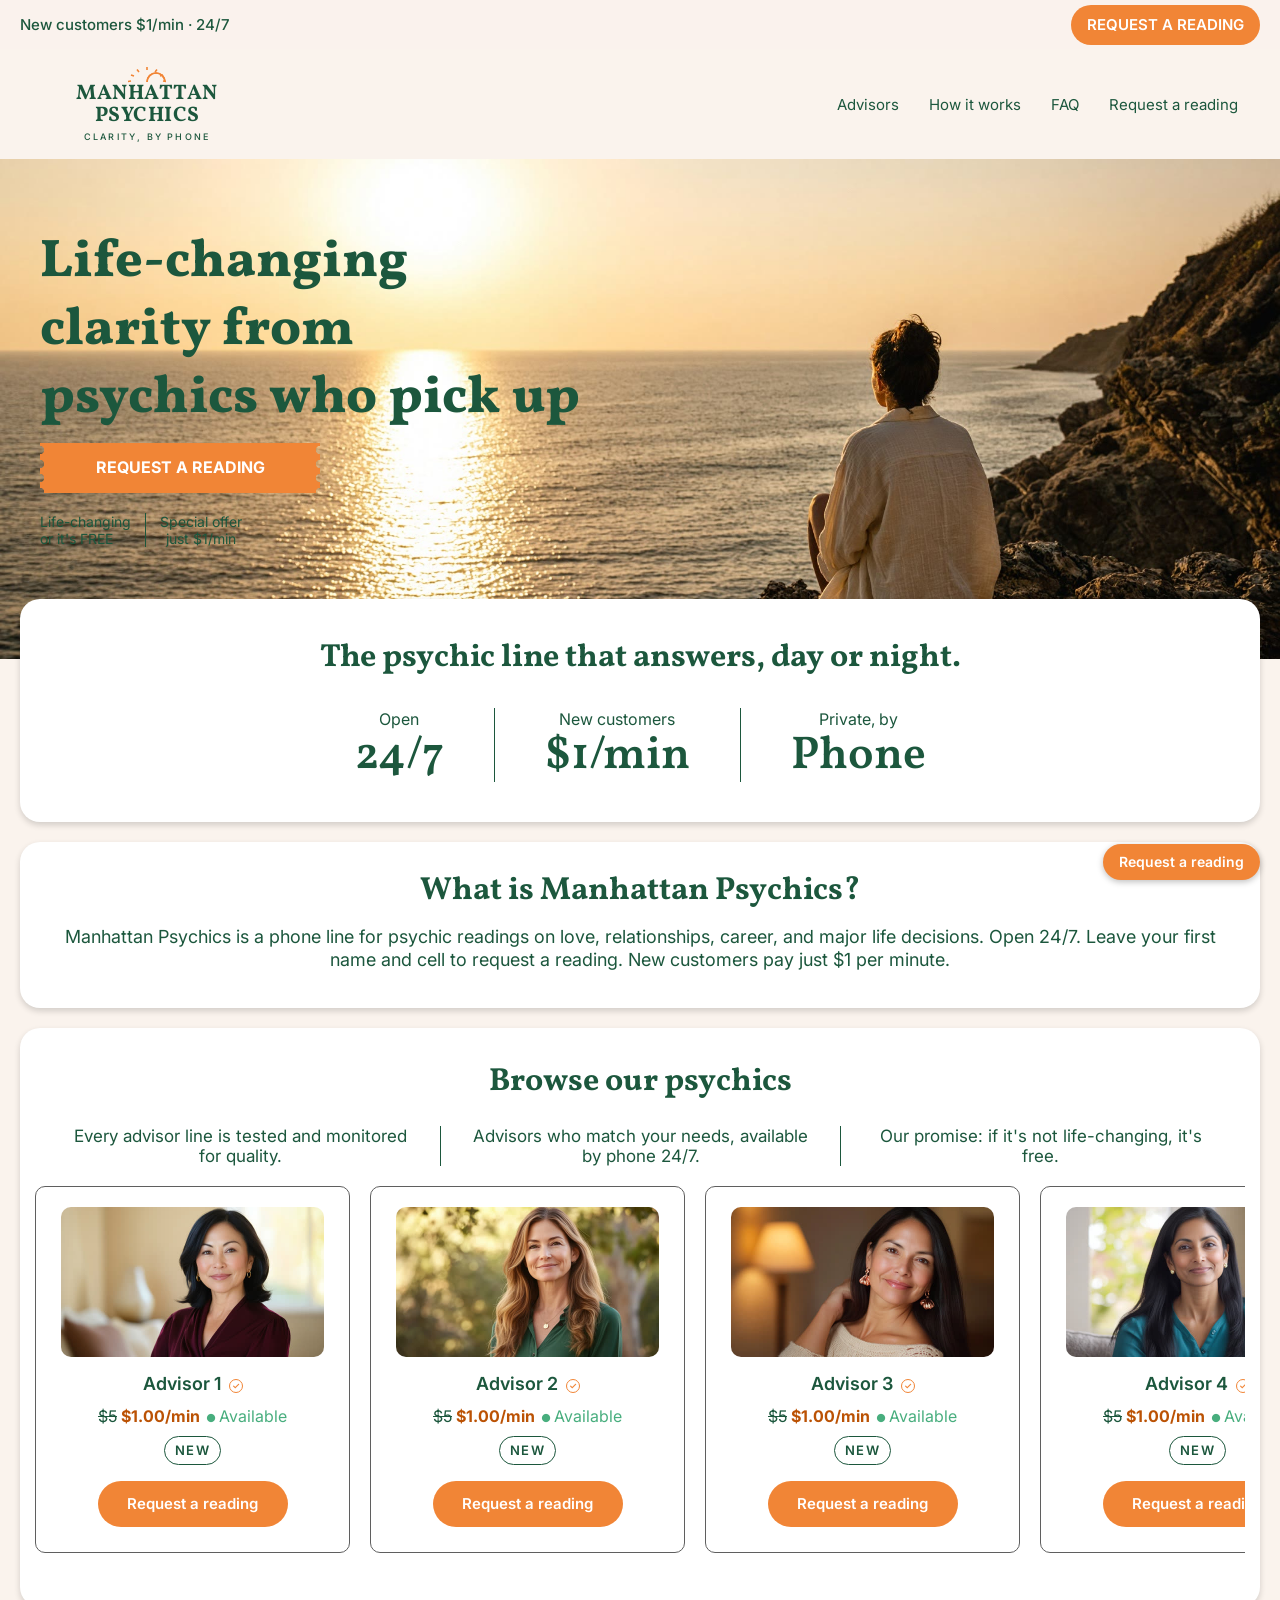
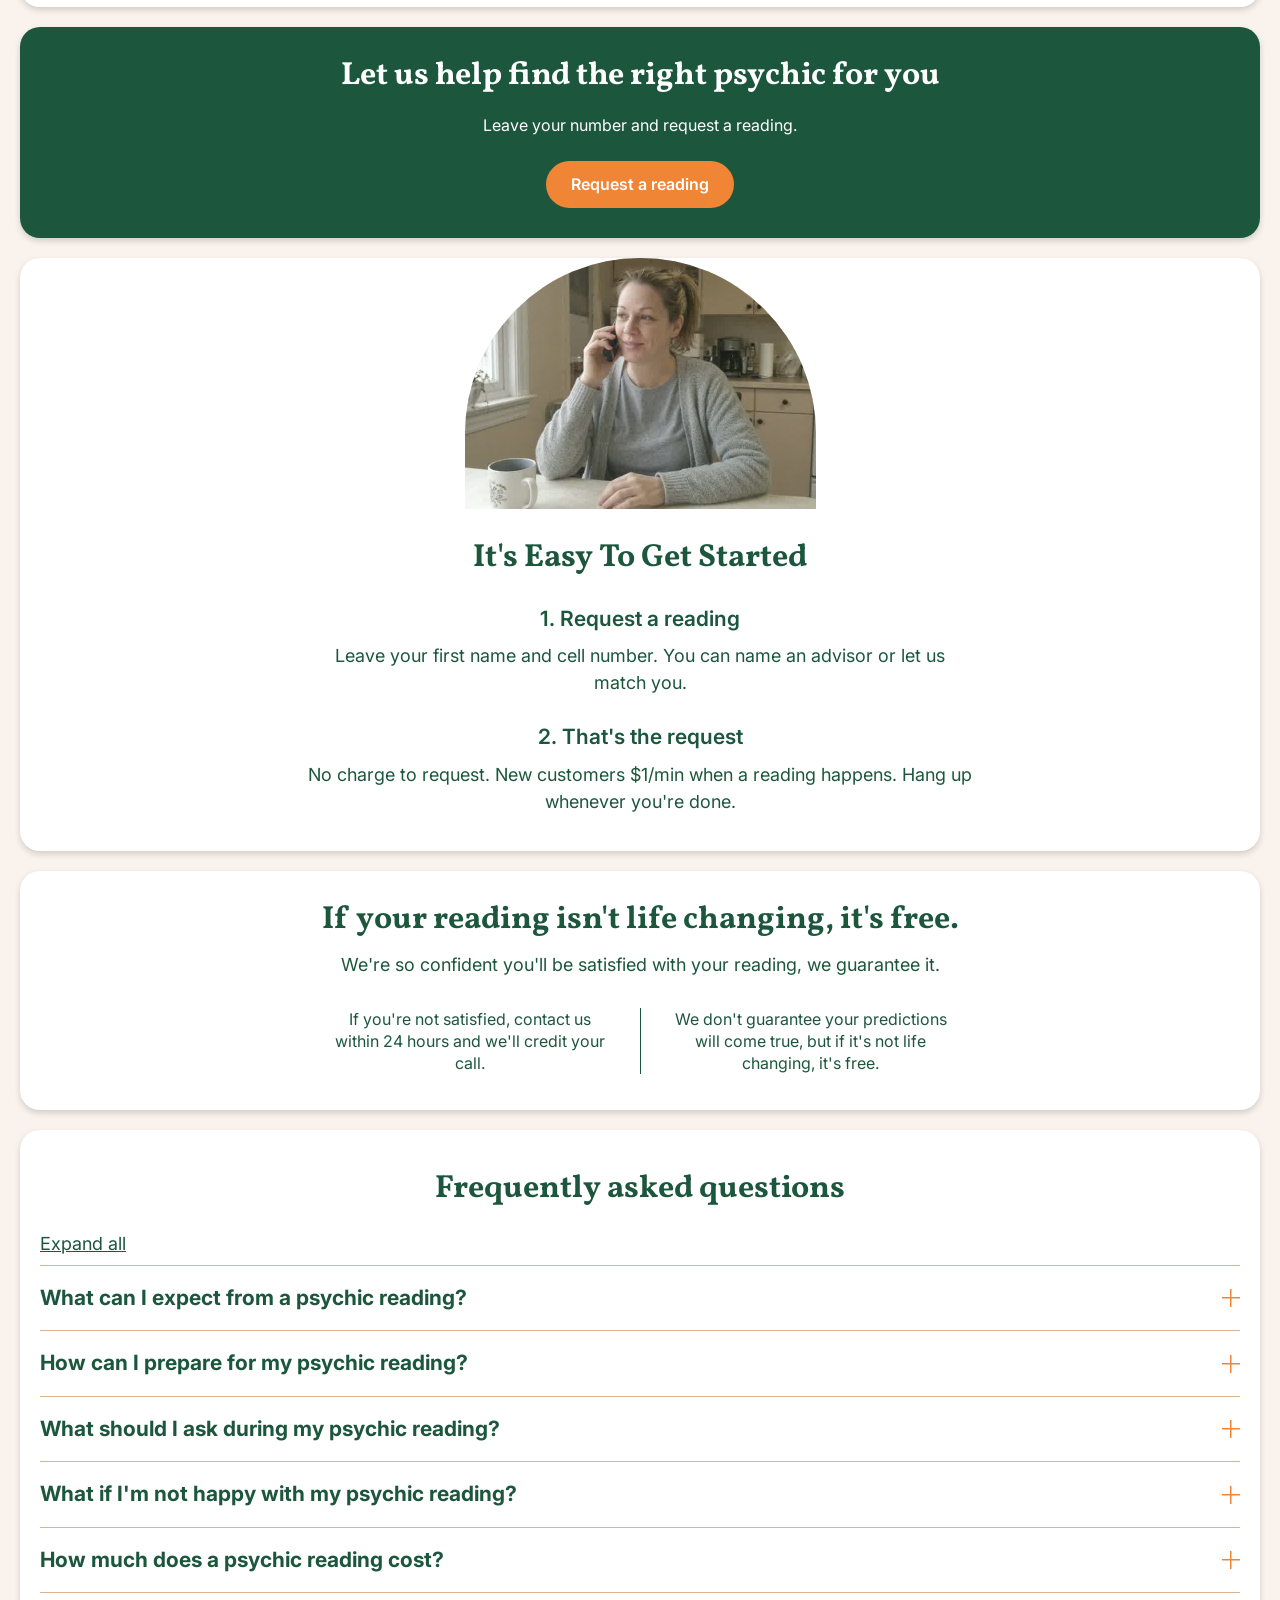
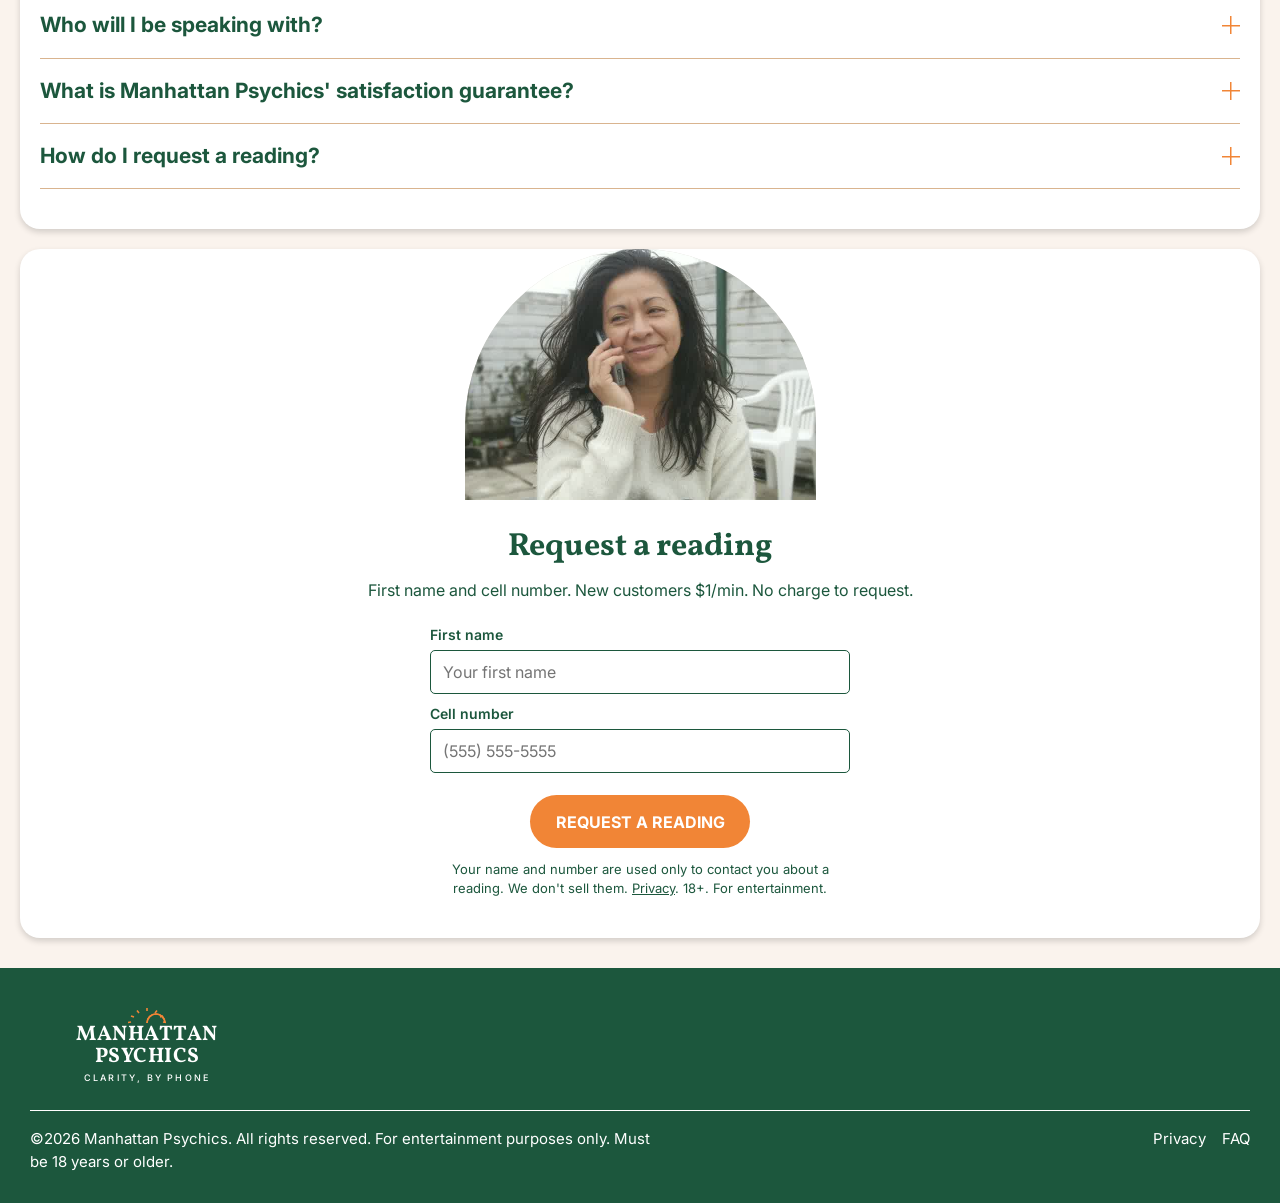
==== index.html @ 3a4210e0 "Full-bleed ocean sunset hero matching California Psychics composition" ====
<!DOCTYPE html>
<html lang="en">
<head>
<meta charset="utf-8">
<meta name="viewport" content="width=device-width, initial-scale=1">
<link rel="icon" href="data:image/svg+xml,%3Csvg xmlns='http://www.w3.org/2000/svg' viewBox='0 0 32 32'%3E%3Crect width='32' height='32' rx='6' fill='%231c573d'/%3E%3Cpath d='M8 22a8 8 0 0 1 16 0' fill='none' stroke='%23f18536' stroke-width='2' stroke-linecap='round'/%3E%3C/svg%3E">
<link rel="preconnect" href="https://fonts.googleapis.com">
<link rel="preconnect" href="https://fonts.gstatic.com" crossorigin>
<link href="https://fonts.googleapis.com/css2?family=Vollkorn:wght@300;400;600;700;800&family=Inter:wght@400;500;600;700&display=swap" rel="stylesheet">
<link rel="stylesheet" href="style.css">
<title>Manhattan Psychics — Psychic readings by phone. New customers $1/min</title>
<meta name="description" content="Manhattan Psychics. Love, relationships, career and life path readings by phone. New customers $1 per minute. Request a reading.">
</head>
<body>
<a id="top"></a>
<div id="util"><div class="in">
  <div class="offer">New customers $1/min · 24/7</div>
  <a class="gs" href="#cb">Request a reading</a>
</div></div>
<div class="page">
<div id="hdr">
  <a class="logo" href="index.html"><svg class="sun" viewBox="0 0 60 16" xmlns="http://www.w3.org/2000/svg"><g stroke="#f18536" stroke-width="1.6" fill="none"><path d="M30 15a9 9 0 0 1 18 0"/><path d="M30 15a9 9 0 0 0-18 0" transform="translate(18 0)"/><path d="M30 3V0M22 5l-2-2.5M38 5l2-2.5M17 9l-3-1M43 9l3-1M14 14l-3 .5M46 14l3 .5"/></g></svg><b>Manhattan Psychics</b><span>Clarity, by phone</span></a>
  <nav><a href="#psy">Advisors</a><a href="#easy">How it works</a><a href="#faq">FAQ</a><a href="#cb">Request a reading</a></nav>
</div>

<div id="hero">
  <div class="photo"><img src="hero-ocean.jpg" alt=""></div>
  <div class="in">
    <h1>Life-changing clarity from psychics who pick up</h1>
    <a class="ticket" href="#cb">Request a reading</a>
    <div class="sub"><div>Life-changing<br>or it's FREE</div><div>Special offer<br>just $1/min</div></div>
  </div>
</div>

<div id="stats" class="card">
  <h2>The psychic line that answers, day or night.</h2>
  <div class="row">
    <div><div class="l">Open</div><div class="n">24/7</div></div>
    <div><div class="l">New customers</div><div class="n">$1/min</div></div>
    <div><div class="l">Private, by</div><div class="n">Phone</div></div>
  </div>
</div>

<div id="about" class="card">
  <h2>What is Manhattan Psychics?</h2>
  <p>Manhattan Psychics is a phone line for psychic readings on love, relationships, career, and major life decisions. Open 24/7. Leave your first name and cell to request a reading. New customers pay just $1 per minute.</p>
</div>

<div id="psy" class="card">
  <h2>Browse our psychics</h2>
  <div class="promises"><div>Every advisor line is tested and monitored for quality.</div><div>Advisors who match your needs, available by phone 24/7.</div><div>Our promise: if it's not life-changing, it's free.</div></div>
  <div class="slider">
    <div class="pc"><div class="img"><img src="advisors/advisor-1.jpg" alt=""></div><div class="name">Advisor 1 <i>✓</i></div><div class="rate"><s>$5</s> <b>$1.00/min</b><span class="av">Available</span></div><div class="new">New</div><a class="btn" href="#cb" data-advisor="Advisor 1">Request a reading</a></div>
    <div class="pc"><div class="img"><img src="advisors/advisor-2.jpg" alt=""></div><div class="name">Advisor 2 <i>✓</i></div><div class="rate"><s>$5</s> <b>$1.00/min</b><span class="av">Available</span></div><div class="new">New</div><a class="btn" href="#cb" data-advisor="Advisor 2">Request a reading</a></div>
    <div class="pc"><div class="img"><img src="advisors/advisor-3.jpg" alt=""></div><div class="name">Advisor 3 <i>✓</i></div><div class="rate"><s>$5</s> <b>$1.00/min</b><span class="av">Available</span></div><div class="new">New</div><a class="btn" href="#cb" data-advisor="Advisor 3">Request a reading</a></div>
    <div class="pc"><div class="img"><img src="advisors/advisor-4.jpg" alt=""></div><div class="name">Advisor 4 <i>✓</i></div><div class="rate"><s>$5</s> <b>$1.00/min</b><span class="av">Available</span></div><div class="new">New</div><a class="btn" href="#cb" data-advisor="Advisor 4">Request a reading</a></div>
    <div class="pc"><div class="img"><img src="advisors/advisor-5.jpg" alt=""></div><div class="name">Advisor 5 <i>✓</i></div><div class="rate"><s>$5</s> <b>$1.00/min</b><span class="av">Available</span></div><div class="new">New</div><a class="btn" href="#cb" data-advisor="Advisor 5">Request a reading</a></div>
    <div class="pc"><div class="img"><img src="advisors/advisor-6.jpg" alt=""></div><div class="name">Advisor 6 <i>✓</i></div><div class="rate"><s>$5</s> <b>$1.00/min</b><span class="av">Available</span></div><div class="new">New</div><a class="btn" href="#cb" data-advisor="Advisor 6">Request a reading</a></div>
  </div>
</div>

<div id="match" class="card">
  <h2>Let us help find the right psychic for you</h2>
  <p>Leave your number and request a reading.</p>
  <a class="pill" href="#cb">Request a reading</a>
</div>

<div id="easy" class="card">
  <div class="dome"><img src="domes/easy.jpg" alt=""></div>
  <h2>It's Easy To Get Started</h2>
  <div class="steps">
    <div class="step"><h3>1. Request a reading</h3><p>Leave your first name and cell number. You can name an advisor or let us match you.</p></div>
    <div class="step"><h3>2. That's the request</h3><p>No charge to request. New customers $1/min when a reading happens. Hang up whenever you're done.</p></div>
  </div>
</div>

<div id="guar" class="card">
  <h2>If your reading isn't life changing, it's free.</h2>
  <div class="sub">We're so confident you'll be satisfied with your reading, we guarantee it.</div>
  <div class="cols">
    <div>If you're not satisfied, contact us within 24 hours and we'll credit your call.</div>
    <div>We don't guarantee your predictions will come true, but if it's not life changing, it's free.</div>
  </div>
</div>

<div id="faq" class="card">
  <h2>Frequently asked questions</h2>
  <span class="exp" id="expand">Expand all</span>
  <details><summary>What can I expect from a psychic reading?</summary><div class="a">A private phone reading. Ask about a relationship, a decision, a feeling you can't shake. You'll get direct answers.</div></details>
  <details><summary>How can I prepare for my psychic reading?</summary><div class="a">Find a quiet spot and have one or two specific questions ready. Specific questions get specific answers.</div></details>
  <details><summary>What should I ask during my psychic reading?</summary><div class="a">Anything on your mind: an ex, a new relationship, a job, a move, family, money.</div></details>
  <details><summary>What if I'm not happy with my psychic reading?</summary><div class="a">Contact us within 24 hours and we'll credit the call. That's our Life-Changing or FREE Guarantee.</div></details>
  <details><summary>How much does a psychic reading cost?</summary><div class="a">New customers pay $1.00 per minute. You're billed by the minute, so you only pay for the time you use. Standard rates apply after your introductory call.</div></details>
  <details><summary>Who will I be speaking with?</summary><div class="a">A professional psychic advisor. Your reading is private and never shared.</div></details>
  <details><summary>What is Manhattan Psychics' satisfaction guarantee?</summary><div class="a">If your reading isn't life changing, it's free. Contact us within 24 hours of the call.</div></details>
  <details><summary>How do I request a reading?</summary><div class="a">Leave your first name and cell number. That's the request. No charge to request.</div></details>
</div>

<div id="cb" class="card">
  <div class="dome"><img src="domes/cb.jpg" alt=""></div>
  <h2>Request a reading</h2>
  <p>First name and cell number. New customers $1/min. No charge to request.</p>
  <form id="cbform" action="https://formsubmit.co/simon@legacypointads.com" method="POST" novalidate>
    <input type="hidden" name="_next" value="https://legacypoint-web.github.io/manhattan-psychics/thank-you.html">
    <input type="hidden" name="_subject" value="Manhattan Psychics reading request">
    <input type="hidden" name="_captcha" value="false">
    <input type="hidden" name="_template" value="table">
    <input type="hidden" name="advisor" id="advisor-field" value="none selected">
    <input type="text" name="_honey" tabindex="-1" autocomplete="off" aria-hidden="true" style="position:absolute;left:-9999px;height:0;width:0">
    <label for="fname">First name</label>
    <input type="text" id="fname" name="name" autocomplete="given-name" placeholder="Your first name">
    <label for="fphone">Cell number</label>
    <input type="tel" id="fphone" name="phone" autocomplete="tel" inputmode="tel" placeholder="(555) 555-5555">
    <p class="picked" id="picked" hidden></p>
    <p class="err" id="form-err" hidden></p>
    <button class="pill" type="submit">Request a reading</button>
    <p class="fine">Your name and number are used only to contact you about a reading. We don't sell them. <a href="privacy.html" style="color:inherit;text-decoration:underline">Privacy</a>. 18+. For entertainment.</p>
  </form>
</div>
</div>

<footer><div class="in">
  <div class="flogo"><svg class="sun" viewBox="0 0 60 16" xmlns="http://www.w3.org/2000/svg"><g stroke="#f18536" stroke-width="1.6" fill="none"><path d="M30 15a9 9 0 0 1 18 0"/><path d="M30 15a9 9 0 0 0-18 0" transform="translate(18 0)"/><path d="M30 3V0M22 5l-2-2.5M38 5l2-2.5M17 9l-3-1M43 9l3-1M14 14l-3 .5M46 14l3 .5"/></g></svg><b>Manhattan Psychics</b><span>Clarity, by phone</span></div>
  <div class="legal"><div class="l">&copy;2026 Manhattan Psychics. All rights reserved. For entertainment purposes only. Must be 18 years or older.</div><div class="r"><a href="privacy.html">Privacy</a><a href="#faq">FAQ</a></div></div>
</div></footer>
<a id="help" href="#cb">Request a reading</a>
<div id="mbar"><div class="p"><b>Request a reading</b>New customers $1/min</div><a class="pill" href="#cb">Request</a></div>
<script>
(function(){
  var form=document.getElementById('cbform');
  var err=document.getElementById('form-err');
  var picked=document.getElementById('picked');
  var advisor=document.getElementById('advisor-field');
  document.querySelectorAll('[data-advisor]').forEach(function(el){
    el.addEventListener('click',function(){
      advisor.value=el.getAttribute('data-advisor')||'none selected';
      picked.hidden=false;
      picked.textContent='Requested advisor: '+advisor.value;
    });
  });
  form.addEventListener('submit',function(e){
    var name=(document.getElementById('fname').value||'').trim();
    var phone=(document.getElementById('fphone').value||'').replace(/\D/g,'');
    if(name.length<2){e.preventDefault();err.hidden=false;err.textContent='Enter your first name.';return;}
    if(!(phone.length===10||(phone.length===11&&phone.charAt(0)==='1'))){e.preventDefault();err.hidden=false;err.textContent='Enter a 10-digit US cell number.';return;}
    err.hidden=true;
  });
  document.getElementById('expand').addEventListener('click',function(){
    var d=document.querySelectorAll('#faq details');
    var open=[].some.call(d,function(x){return !x.open});
    d.forEach(function(x){x.open=open});
    this.textContent=open?'Collapse all':'Expand all';
  });
})();
</script>
</body>
</html>
---- style.css ----
/* Manhattan Psychics — intent lander */
:root{--g:#1c573d;--o:#f18536;--od:#bb5204;--gl:#48ae7e;--cream:#faf3ed;--cream2:#faf2ed;--bd:#5f5f5f;--sh:0 3px 6px rgba(0,0,0,.16)}
*{box-sizing:border-box}
html{scroll-behavior:smooth;-webkit-font-smoothing:antialiased}
body{margin:0;background:var(--cream);font-family:Inter,sans-serif,system-ui;font-size:16px;color:#000;line-height:1.45}
a{color:var(--g);text-decoration:none}
h1,h2,h3{font-family:Vollkorn,serif,system-ui;color:var(--g);margin:0;text-wrap:balance}
h2{font-size:32px;font-weight:700;line-height:39px}
p{margin:0;text-wrap:pretty}
.page{max-width:1280px;margin:0 auto}
.card{background:#fff;border-radius:20px;box-shadow:var(--sh);margin:0 20px}
.pill{display:inline-flex;align-items:center;justify-content:center;background:var(--o);color:#fff;border-radius:40px;font-weight:600;font-size:16px;text-decoration:none;border:0;cursor:pointer;font-family:inherit}
.pill:hover{background:#e0762a;color:#fff}
.ticket{display:inline-flex;align-items:center;justify-content:center;background:var(--o);color:#fff;font-weight:700;text-transform:uppercase;text-decoration:none;-webkit-mask:radial-gradient(circle at 0 50%,transparent 4px,#000 4.5px) 0 0/50% 14px repeat-y,radial-gradient(circle at 100% 50%,transparent 4px,#000 4.5px) 100% 0/50% 14px repeat-y;mask:radial-gradient(circle at 0 50%,transparent 4px,#000 4.5px) 0 0/50% 14px repeat-y,radial-gradient(circle at 100% 50%,transparent 4px,#000 4.5px) 100% 0/50% 14px repeat-y}
.ticket:hover{background:#e0762a;color:#fff}
button:not(:disabled),[role="button"]:not(:disabled){cursor:pointer}

#util{background:var(--cream2);height:49px}
#util .in{max-width:1280px;margin:0 auto;padding:0 20px;height:49px;display:flex;align-items:center;justify-content:space-between;gap:16px}
#util .offer{font-size:15px;color:var(--g);font-weight:500}
#util .gs{background:var(--o);color:#fff;border-radius:20px;height:40px;padding:0 16px;display:inline-flex;align-items:center;font-size:15px;font-weight:600;text-transform:uppercase;white-space:nowrap}

#hdr{max-width:1280px;margin:0 auto;padding:18px 30px 16px;display:flex;align-items:center;justify-content:space-between;gap:20px}
#hdr nav{display:flex;flex-wrap:wrap;justify-content:flex-end;gap:4px 6px}
#hdr nav a{display:inline-flex;align-items:center;height:44px;padding:0 12px;font-size:15px;color:var(--g)}
#hdr nav a:hover{text-decoration:underline}
#hdr .logo{width:234px;text-align:center;text-decoration:none;flex:none}
#hdr .logo .sun,.flogo .sun{display:block;height:16px;margin:0 auto}
#hdr .logo b,.flogo b{display:block;font-family:Vollkorn,serif;font-weight:700;font-size:21px;line-height:22px;color:var(--g);letter-spacing:.5px;text-transform:uppercase}
#hdr .logo span,.flogo span{display:block;font-size:9px;letter-spacing:2.2px;color:var(--g);text-transform:uppercase;margin-top:3px;font-weight:500}

#hero{height:500px;position:relative;overflow:hidden;background:#d9c4a0;width:100vw;max-width:100vw;margin-left:calc(50% - 50vw)}
#hero .photo{position:absolute;inset:0;width:100%;height:100%;overflow:hidden}
#hero .photo img{width:100%;height:100%;object-fit:cover;object-position:80% 40%;display:block}
#hero:after{display:none}
#hero .in{position:absolute;left:max(40px,calc(50vw - 620px));top:70px;width:640px;z-index:2}
#hero h1{font-size:53px;font-weight:800;line-height:1.28;color:var(--g)}
#hero .ticket{margin-top:10px;width:280px;height:50px;font-size:16px}
#hero .sub{display:flex;margin-top:20px;font-size:14px;line-height:17px;color:var(--g)}
#hero .sub div{padding:0 14px;border-left:1px solid var(--g);text-align:center}
#hero .sub div:first-child{border:0;padding-left:0;text-align:left}

#stats{margin-top:-60px;position:relative;z-index:2;padding:40px;text-align:center}
#stats .row{display:flex;justify-content:center;margin-top:30px}
#stats .row>div{padding:0 50px;border-left:1px solid var(--g)}
#stats .row>div:first-child{border:0}
#stats .l{font-size:16px;color:var(--g)}
#stats .n{font-family:Vollkorn,serif;font-size:46px;font-weight:600;color:var(--g);line-height:1.1}

#about{margin-top:20px;padding:30px 0 36px;text-align:center}
#about p{font-size:18px;line-height:23.4px;color:var(--g);padding:0 20px;margin-top:14px}
#about p b{font-weight:700}

#psy{margin-top:20px;padding:35px 15px 40px;text-align:center}
#psy .promises{display:flex;justify-content:center;margin-top:24px}
#psy .promises div{font-size:17px;color:var(--g);padding:0 24px;border-left:1px solid var(--g);max-width:400px;line-height:20px}
#psy .promises div:first-child{border:0}
#psy .slider{display:flex;gap:20px;overflow-x:auto;margin-top:20px;padding:0 0 14px;scrollbar-width:none}
#psy .slider::-webkit-scrollbar{display:none}
.pc{flex:0 0 315px;width:315px;border:1px solid var(--bd);border-radius:10px;padding:20px 20px 25px;text-align:center;background:#fff}
.pc .img{width:263px;height:150px;border-radius:10px;background:#e4e6eb;overflow:hidden;margin:0 auto}.pc .img img{width:100%;height:100%;object-fit:cover;display:block}
.pc .name{font-size:18px;font-weight:600;color:var(--g);margin-top:14px}
.pc .name i{display:inline-block;width:14px;height:14px;border:1.5px solid var(--o);border-radius:50%;font-style:normal;font-size:9px;line-height:11px;color:var(--o);margin-left:4px;vertical-align:1px}
.pc .rate{margin-top:8px;font-size:16px}
.pc .rate s{color:var(--g)}
.pc .rate b{color:var(--od);font-weight:700}
.pc .rate .av{color:var(--gl);margin-left:6px}
.pc .rate .av::before{content:"● ";font-size:11px}
.pc .new{display:inline-block;margin-top:8px;font-size:13px;font-weight:600;letter-spacing:.08em;text-transform:uppercase;color:var(--g);border:1px solid var(--g);border-radius:999px;padding:4px 10px}
.pc .btn{display:flex;align-items:center;justify-content:center;width:190px;height:46px;border-radius:30px;margin:16px auto 0;font-size:15px;font-weight:600;color:#fff;background:var(--o);border:0;cursor:pointer;font-family:inherit}
.pc .btn:hover{background:#e0762a;color:#fff}

#match{background:var(--g);color:#fff;text-align:center;padding:30px 20px;margin:20px 20px 0}
#match h2{color:#fff}
#match p{font-size:16px;margin-top:18px}
#match .pill{margin-top:24px;height:47px;padding:0 25px}

#easy{margin:20px 20px;padding:25px 30px 36px;text-align:center}
.dome{width:351px;height:251px;margin:-25px auto 0;border-radius:176px 176px 0 0;background:#dcd8d2;overflow:hidden}.dome img{width:100%;height:100%;object-fit:cover;object-position:center 18%;display:block}
#easy h2{margin-top:30px}
#easy .steps{max-width:700px;margin:24px auto 0}
#easy .step{margin-top:26px}
#easy .step h3{font-family:Inter,sans-serif;font-size:21px;font-weight:600;color:var(--g)}
#easy .step p{font-size:18px;line-height:27px;color:var(--g);margin-top:8px}

#guar{padding:30px 20px 36px;text-align:center}
#guar .sub{font-size:18px;color:var(--g);margin-top:12px}
#guar .cols{display:flex;justify-content:center;margin-top:30px}
#guar .cols div{width:340px;padding:0 30px;border-left:1px solid var(--g);font-size:16px;line-height:22px;color:var(--g)}
#guar .cols div:first-child{border:0}

#faq{margin:20px 20px 0;padding:40px 20px}
#faq h2{text-align:center}
#faq .exp{display:inline-block;font-size:18px;color:var(--g);text-decoration:underline;margin-top:22px;cursor:pointer}
#faq details{border-bottom:1px solid #d9b48f}
#faq details:first-of-type{border-top:1px solid #d9b48f;margin-top:8px}
#faq summary{list-style:none;display:flex;justify-content:space-between;align-items:center;cursor:pointer;padding:17px 0;font-size:21px;font-weight:700;color:var(--g);gap:16px}
#faq summary::-webkit-details-marker{display:none}
#faq summary::after{content:"";width:18px;height:18px;flex:none;background:linear-gradient(var(--o),var(--o)) center/100% 1.5px no-repeat,linear-gradient(var(--o),var(--o)) center/1.5px 100% no-repeat}
#faq details[open] summary::after{background:linear-gradient(var(--o),var(--o)) center/100% 1.5px no-repeat}
#faq .a{font-size:16px;line-height:24px;color:var(--g);padding:0 0 18px;max-width:1000px}

#cb{margin:20px 20px 30px;padding:25px 30px 40px;text-align:center}
#cb h2{margin-top:28px}
#cb p{font-size:16px;color:var(--g);margin-top:12px}
#cb form{max-width:420px;margin:22px auto 0;text-align:left}
#cb label{display:block;font-size:14px;font-weight:600;color:var(--g);margin:10px 0 5px}
#cb input[type=text],#cb input[type=tel]{width:100%;height:44px;border:1px solid var(--g);border-radius:5px;padding:0 12px;font-size:16px;font-family:inherit;background:#fff;color:#000}
#cb .pill{display:flex;width:220px;height:53px;margin:22px auto 0;font-size:16px;font-weight:700;text-transform:uppercase}
#cb .fine{font-size:13px;color:var(--g);margin-top:12px;text-align:center}
#cb .err{color:#9b1c1c;font-size:14px;margin-top:10px;text-align:center}
#cb .picked{font-size:14px;color:var(--g);margin-top:8px}

#ty,#legal{margin:30px 20px;padding:45px 24px;text-align:center}
#ty h1,#legal h1{font-size:40px;font-weight:800;line-height:1.2}
#ty p,#legal p{font-size:18px;color:var(--g);margin:14px auto 0;max-width:600px;line-height:26px}
#legal{text-align:left}
#legal h1{text-align:center}
#legal p{text-align:left}

footer{background:var(--g);color:#fff;padding:40px 30px 30px}
footer .in{max-width:1220px;margin:0 auto}
footer a{color:#fff}
footer a:hover{text-decoration:underline}
.flogo{width:234px;text-align:center;color:#fff}
.flogo b,.flogo span{color:#fff}
footer .legal{border-top:1px solid #fff;margin-top:26px;padding-top:16px;display:flex;justify-content:space-between;gap:20px;font-size:15px;line-height:23px}
footer .legal .l{max-width:640px}
footer .legal .r{display:flex;gap:16px;flex-wrap:wrap}

#help{position:fixed;right:20px;bottom:20px;background:var(--o);color:#fff;border-radius:22px;padding:10px 16px;font-size:14px;font-weight:600;line-height:16px;display:flex;align-items:center;box-shadow:0 2px 6px rgba(0,0,0,.25);z-index:60;text-decoration:none}
#mbar{display:none}

@media(max-width:1000px){
  #util .offer{font-size:13px}
  #util .gs{height:34px;font-size:12px}
  #hdr{padding:14px 20px 10px;flex-direction:column;text-align:center}
  #hdr nav{justify-content:center}
  #hero{height:380px;width:100vw;margin-left:calc(50% - 50vw)}
  #hero .photo{display:block}
  #hero .in{left:20px;right:20px;top:36px;width:auto}
  #hero h1{font-size:32px;line-height:40px}
  #hero .ticket{width:240px}
  #stats{padding:30px 20px}
  #stats .row{flex-direction:column;gap:18px}
  #stats .row>div{border:0;padding:0}
  #psy .promises{display:none}
  #guar .cols{flex-direction:column;align-items:center;gap:30px}
  #guar .cols div{border:0;width:auto}
  #faq summary{font-size:17px}
  .dome{width:min(351px,100%);height:200px}
  footer .legal{flex-direction:column}
  #help{display:none}
  #mbar{display:flex;position:fixed;left:0;right:0;bottom:0;z-index:50;background:#fff;border-top:1px solid #ddd;padding:10px 16px;align-items:center;justify-content:space-between;gap:10px;box-shadow:0 -2px 10px rgba(0,0,0,.08)}
  #mbar .p{font-size:13px;line-height:1.2;color:#000}
  #mbar .p b{display:block;color:var(--g);font-size:15px}
  #mbar .pill{height:44px;padding:0 18px;text-transform:uppercase;white-space:nowrap;color:#fff}
  body{padding-bottom:72px}
}
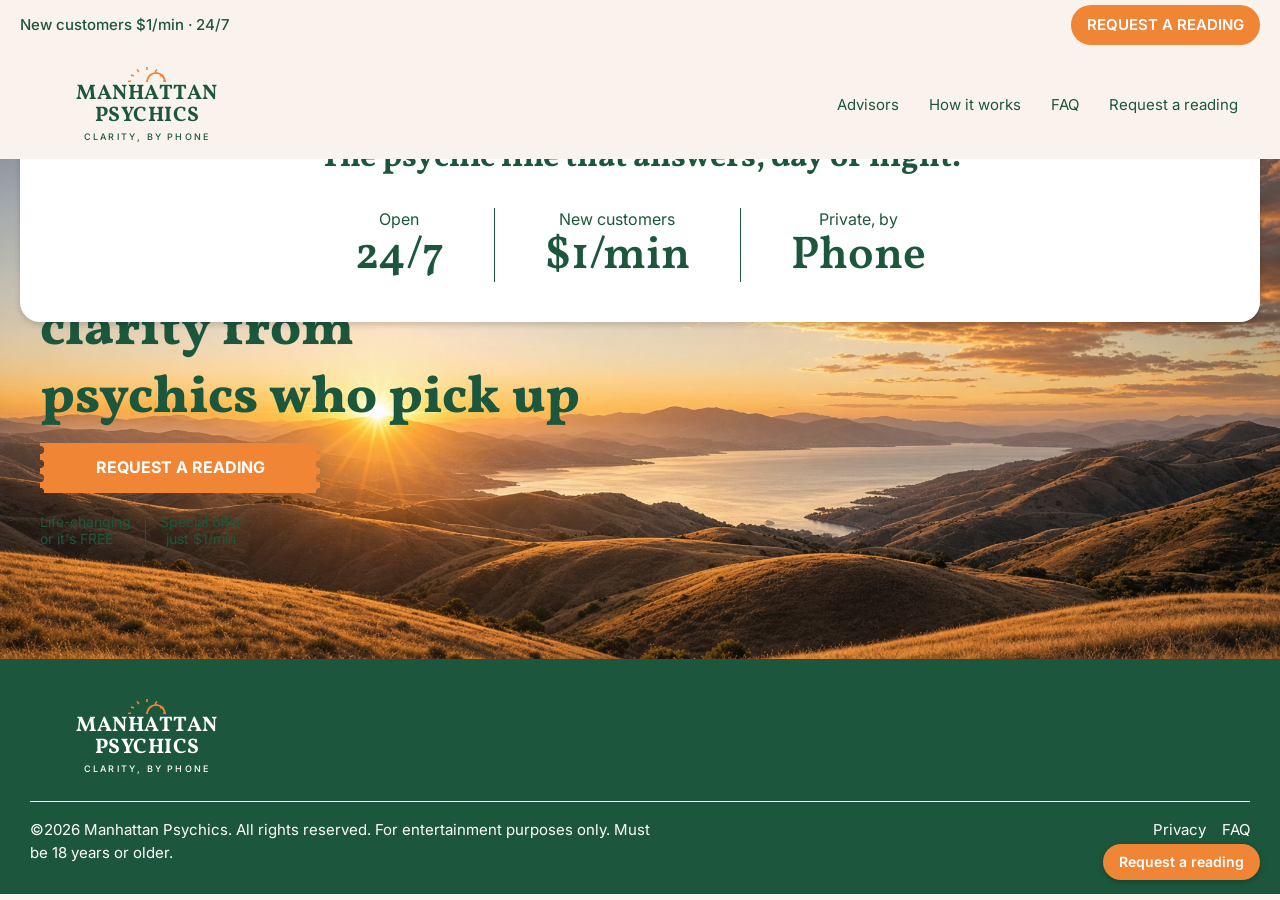
==== commit e37114d1: "Full-width own sunset banner; do not use CP photo" ====
--- a/index.html
+++ b/index.html
@@ -17,15 +17,15 @@
   <div class="offer">New customers $1/min · 24/7</div>
   <a class="gs" href="#cb">Request a reading</a>
 </div></div>
-<div class="page">
 <div id="hdr">
   <a class="logo" href="index.html"><svg class="sun" viewBox="0 0 60 16" xmlns="http://www.w3.org/2000/svg"><g stroke="#f18536" stroke-width="1.6" fill="none"><path d="M30 15a9 9 0 0 1 18 0"/><path d="M30 15a9 9 0 0 0-18 0" transform="translate(18 0)"/><path d="M30 3V0M22 5l-2-2.5M38 5l2-2.5M17 9l-3-1M43 9l3-1M14 14l-3 .5M46 14l3 .5"/></g></svg><b>Manhattan Psychics</b><span>Clarity, by phone</span></a>
   <nav><a href="#psy">Advisors</a><a href="#easy">How it works</a><a href="#faq">FAQ</a><a href="#cb">Request a reading</a></nav>
 </div>
 
 <div id="hero">
-  <div class="photo"><img src="hero-ocean.jpg" alt=""></div>
-  <div class="in">
+  <div class="photo"><img src="hero-wide.jpg" alt=""></div>
+  <div class="page">
+<div class="in">
     <h1>Life-changing clarity from psychics who pick up</h1>
     <a class="ticket" href="#cb">Request a reading</a>
     <div class="sub"><div>Life-changing<br>or it's FREE</div><div>Special offer<br>just $1/min</div></div>
--- a/style.css
+++ b/style.css
@@ -29,11 +29,10 @@
 #hdr .logo b,.flogo b{display:block;font-family:Vollkorn,serif;font-weight:700;font-size:21px;line-height:22px;color:var(--g);letter-spacing:.5px;text-transform:uppercase}
 #hdr .logo span,.flogo span{display:block;font-size:9px;letter-spacing:2.2px;color:var(--g);text-transform:uppercase;margin-top:3px;font-weight:500}
 
-#hero{height:500px;position:relative;overflow:hidden;background:#d9c4a0;width:100vw;max-width:100vw;margin-left:calc(50% - 50vw)}
+#hero{height:500px;position:relative;overflow:hidden;background:#c47a32;width:100%}
 #hero .photo{position:absolute;inset:0;width:100%;height:100%;overflow:hidden}
-#hero .photo img{width:100%;height:100%;object-fit:cover;object-position:80% 40%;display:block}
-#hero:after{display:none}
-#hero .in{position:absolute;left:max(40px,calc(50vw - 620px));top:70px;width:640px;z-index:2}
+#hero .photo img{width:100%;height:100%;object-fit:cover;object-position:center center;display:block}
+#hero .in{position:absolute;left:max(40px,calc((100% - 1240px) / 2));top:70px;width:640px;z-index:2}
 #hero h1{font-size:53px;font-weight:800;line-height:1.28;color:var(--g)}
 #hero .ticket{margin-top:10px;width:280px;height:50px;font-size:16px}
 #hero .sub{display:flex;margin-top:20px;font-size:14px;line-height:17px;color:var(--g)}
@@ -136,7 +135,7 @@
   #util .gs{height:34px;font-size:12px}
   #hdr{padding:14px 20px 10px;flex-direction:column;text-align:center}
   #hdr nav{justify-content:center}
-  #hero{height:380px;width:100vw;margin-left:calc(50% - 50vw)}
+  #hero{height:380px;width:100%;margin-left:0}
   #hero .photo{display:block}
   #hero .in{left:20px;right:20px;top:36px;width:auto}
   #hero h1{font-size:32px;line-height:40px}
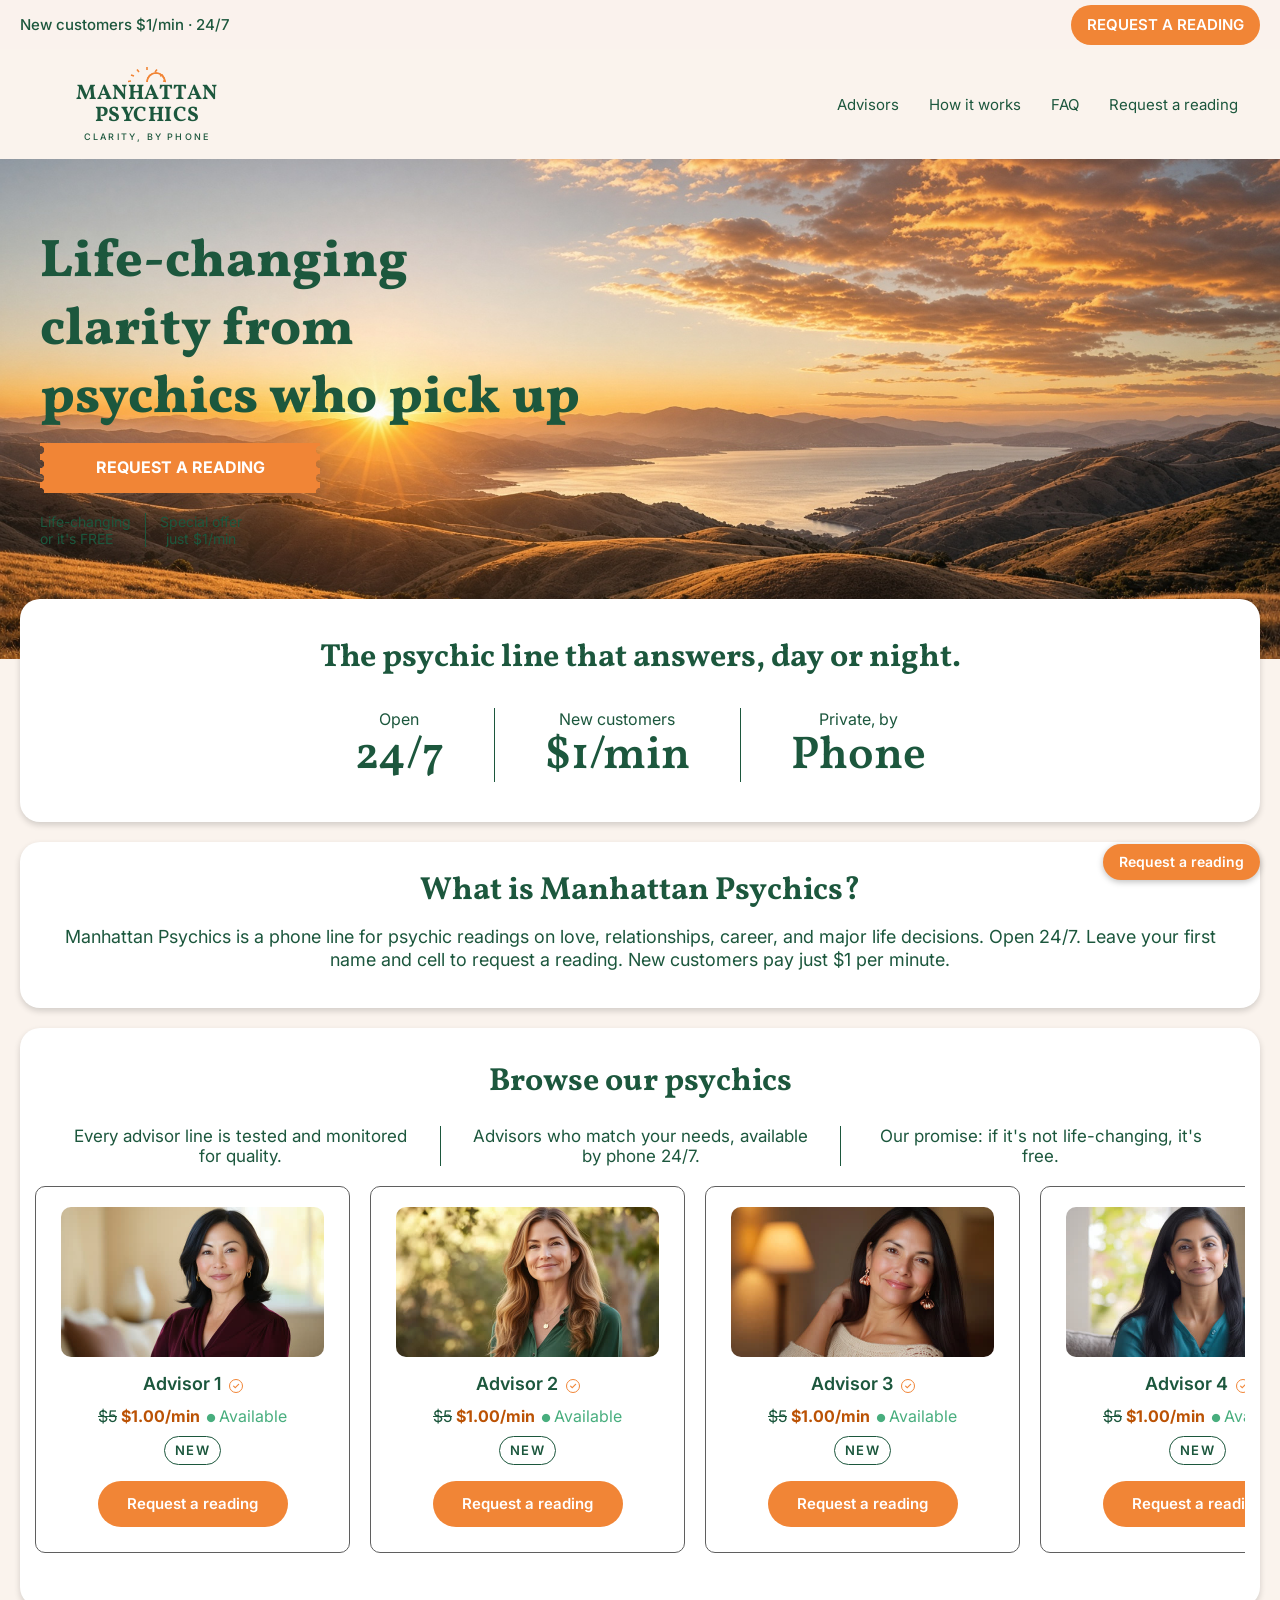
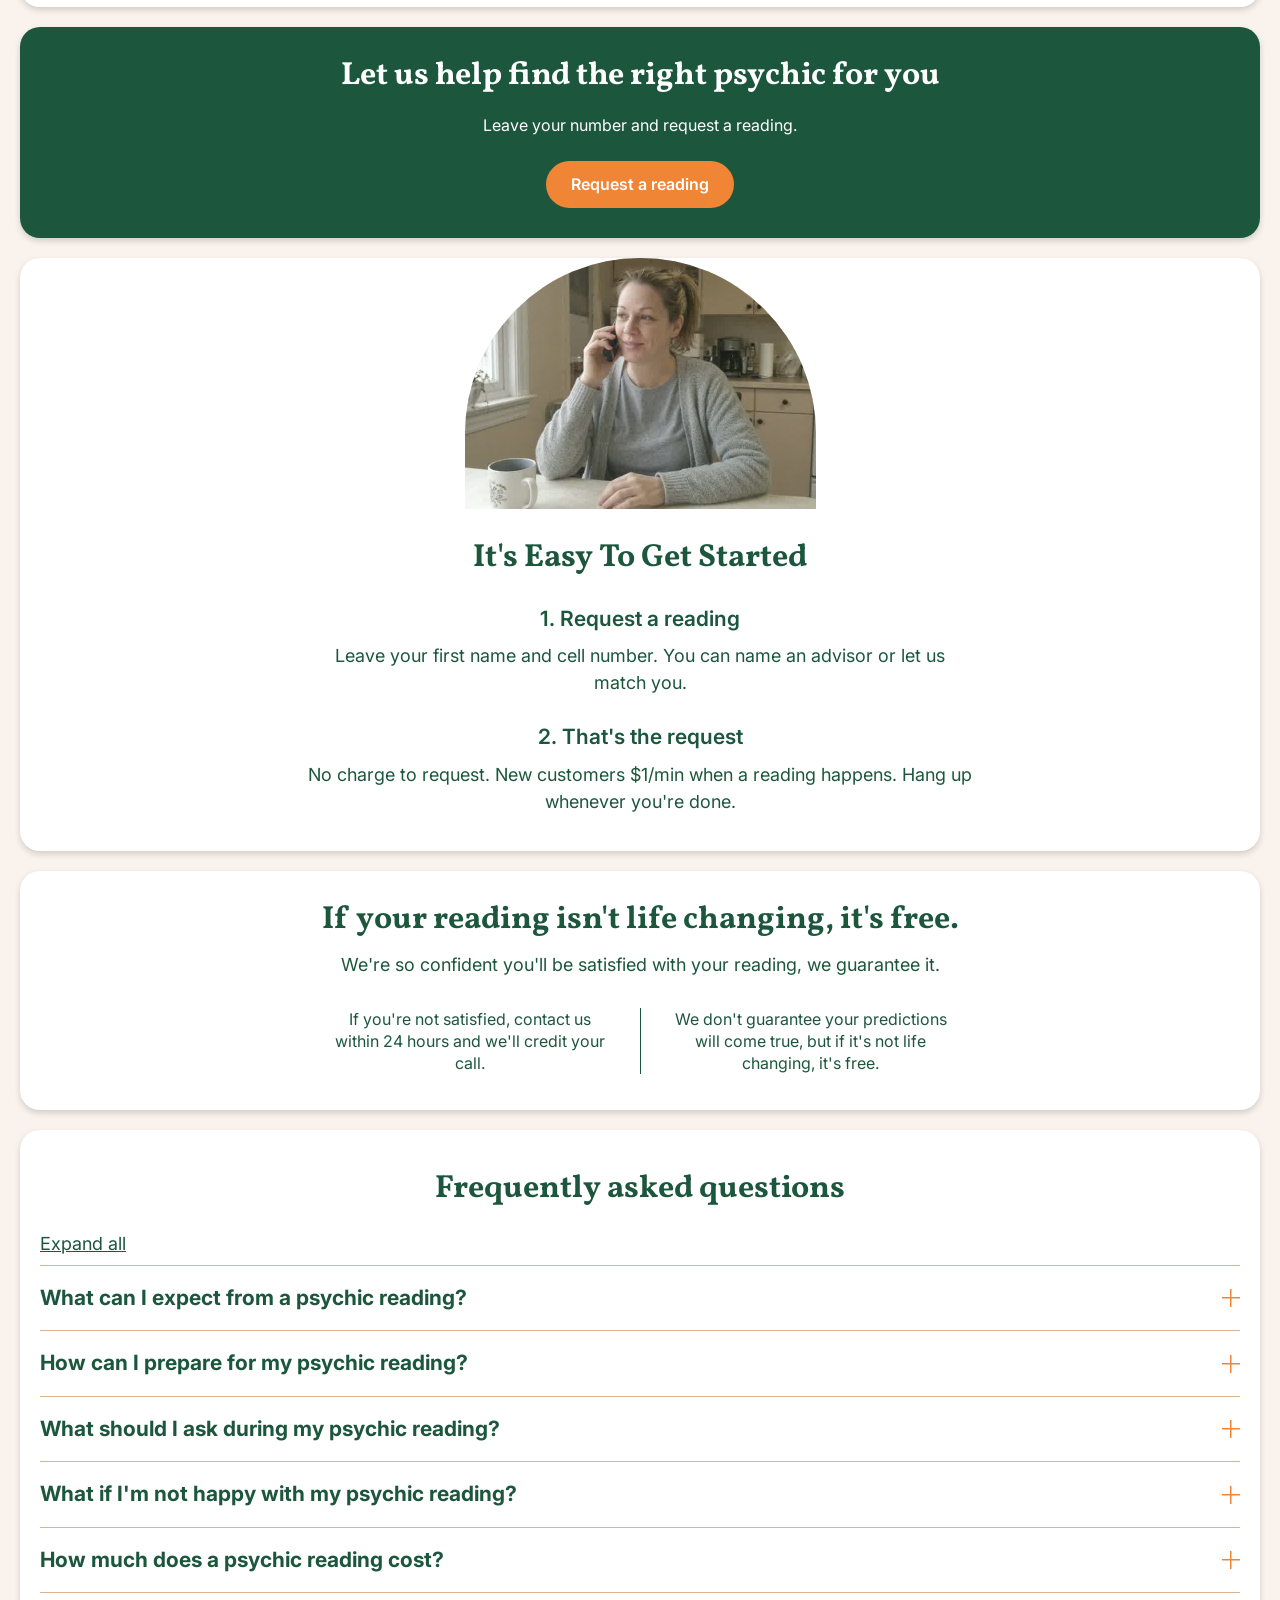
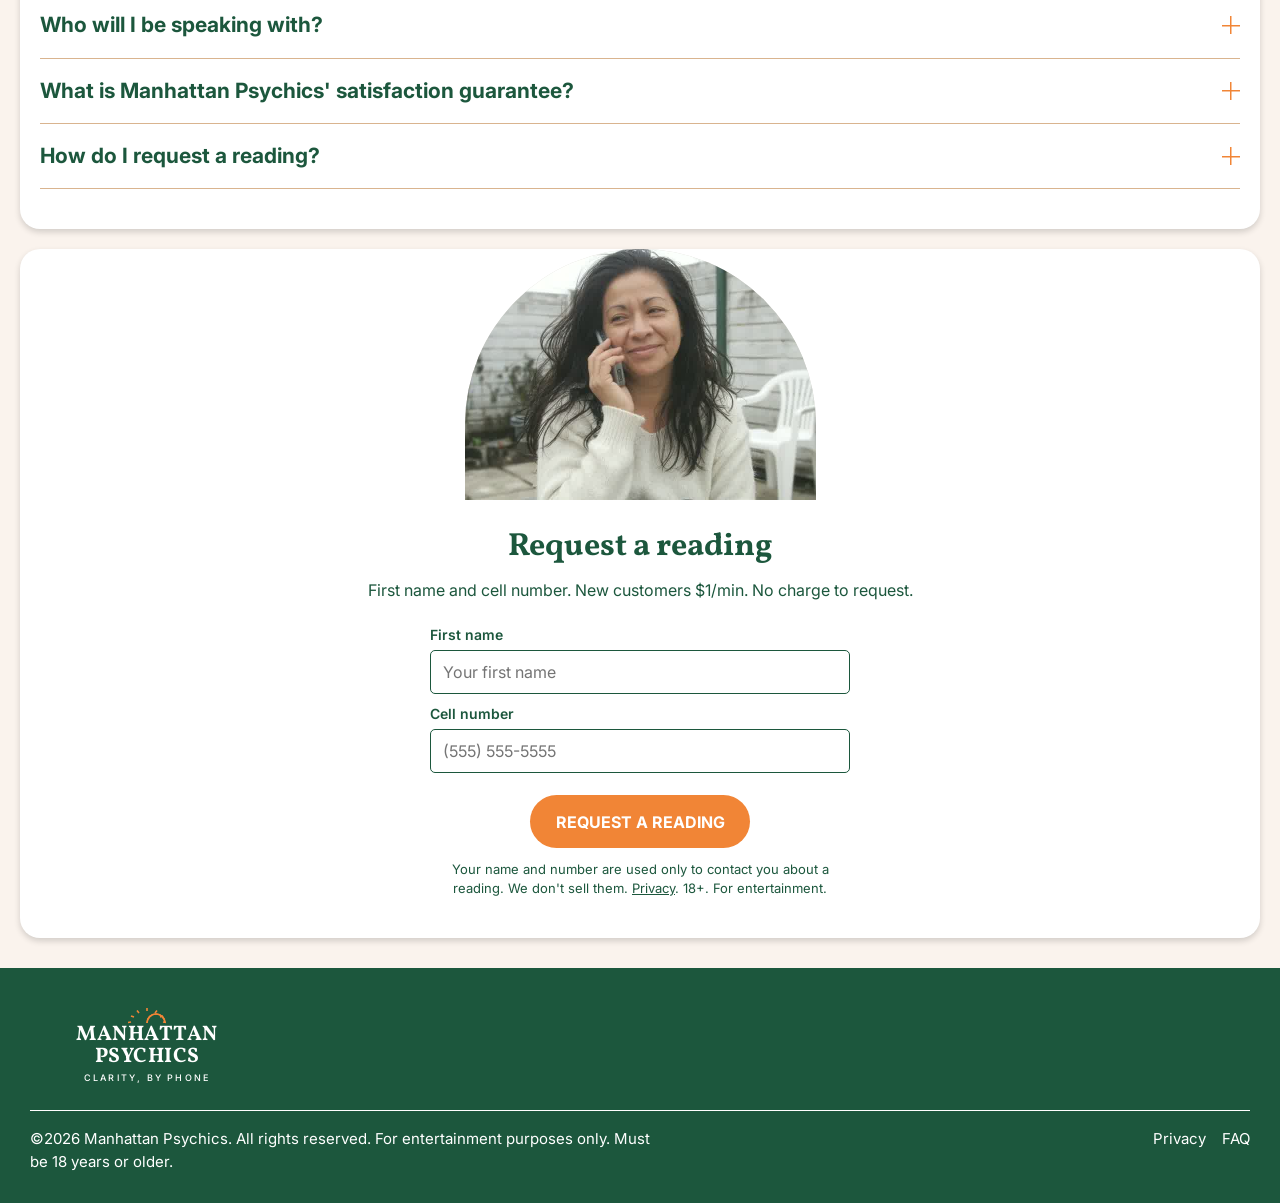
==== commit 07052d0d: "Fix hero markup so banner is full width" ====
--- a/index.html
+++ b/index.html
@@ -24,14 +24,14 @@
 
 <div id="hero">
   <div class="photo"><img src="hero-wide.jpg" alt=""></div>
-  <div class="page">
-<div class="in">
+  <div class="in">
     <h1>Life-changing clarity from psychics who pick up</h1>
     <a class="ticket" href="#cb">Request a reading</a>
     <div class="sub"><div>Life-changing<br>or it's FREE</div><div>Special offer<br>just $1/min</div></div>
   </div>
 </div>
 
+<div class="page">
 <div id="stats" class="card">
   <h2>The psychic line that answers, day or night.</h2>
   <div class="row">
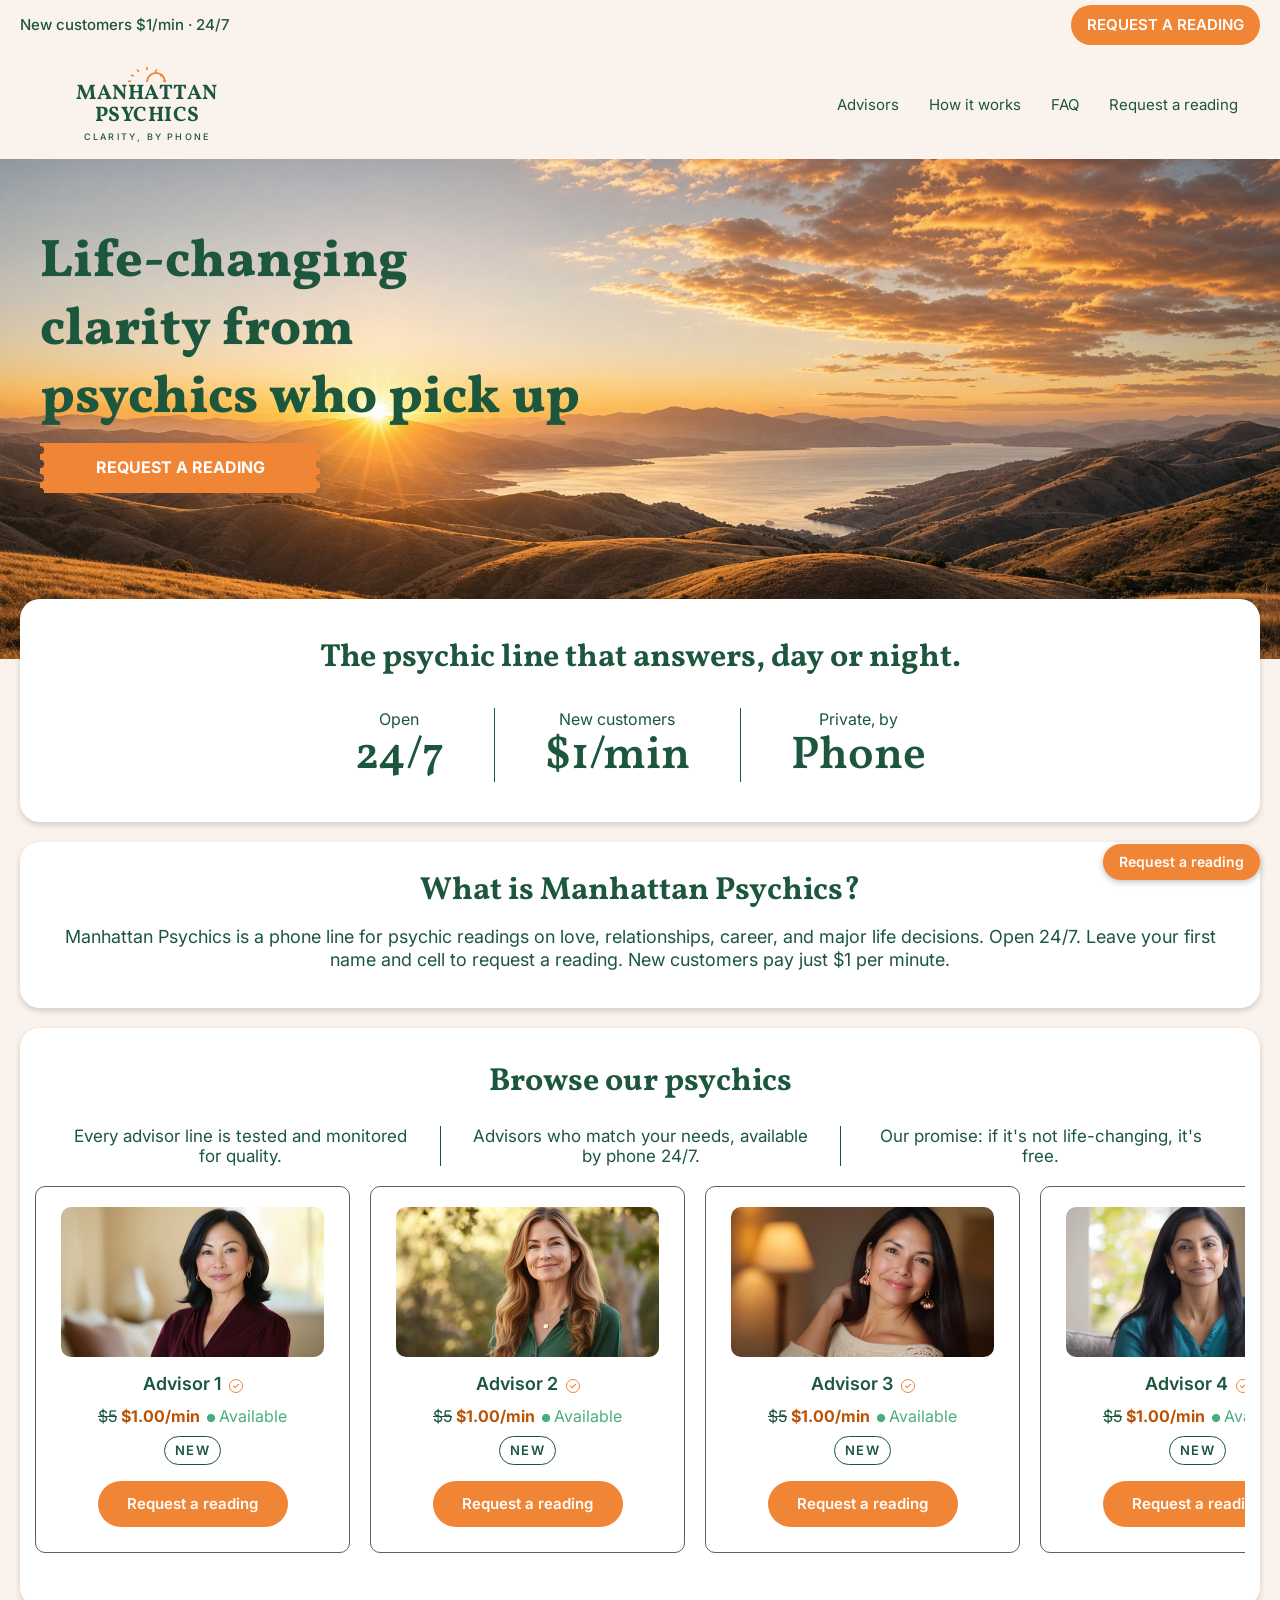
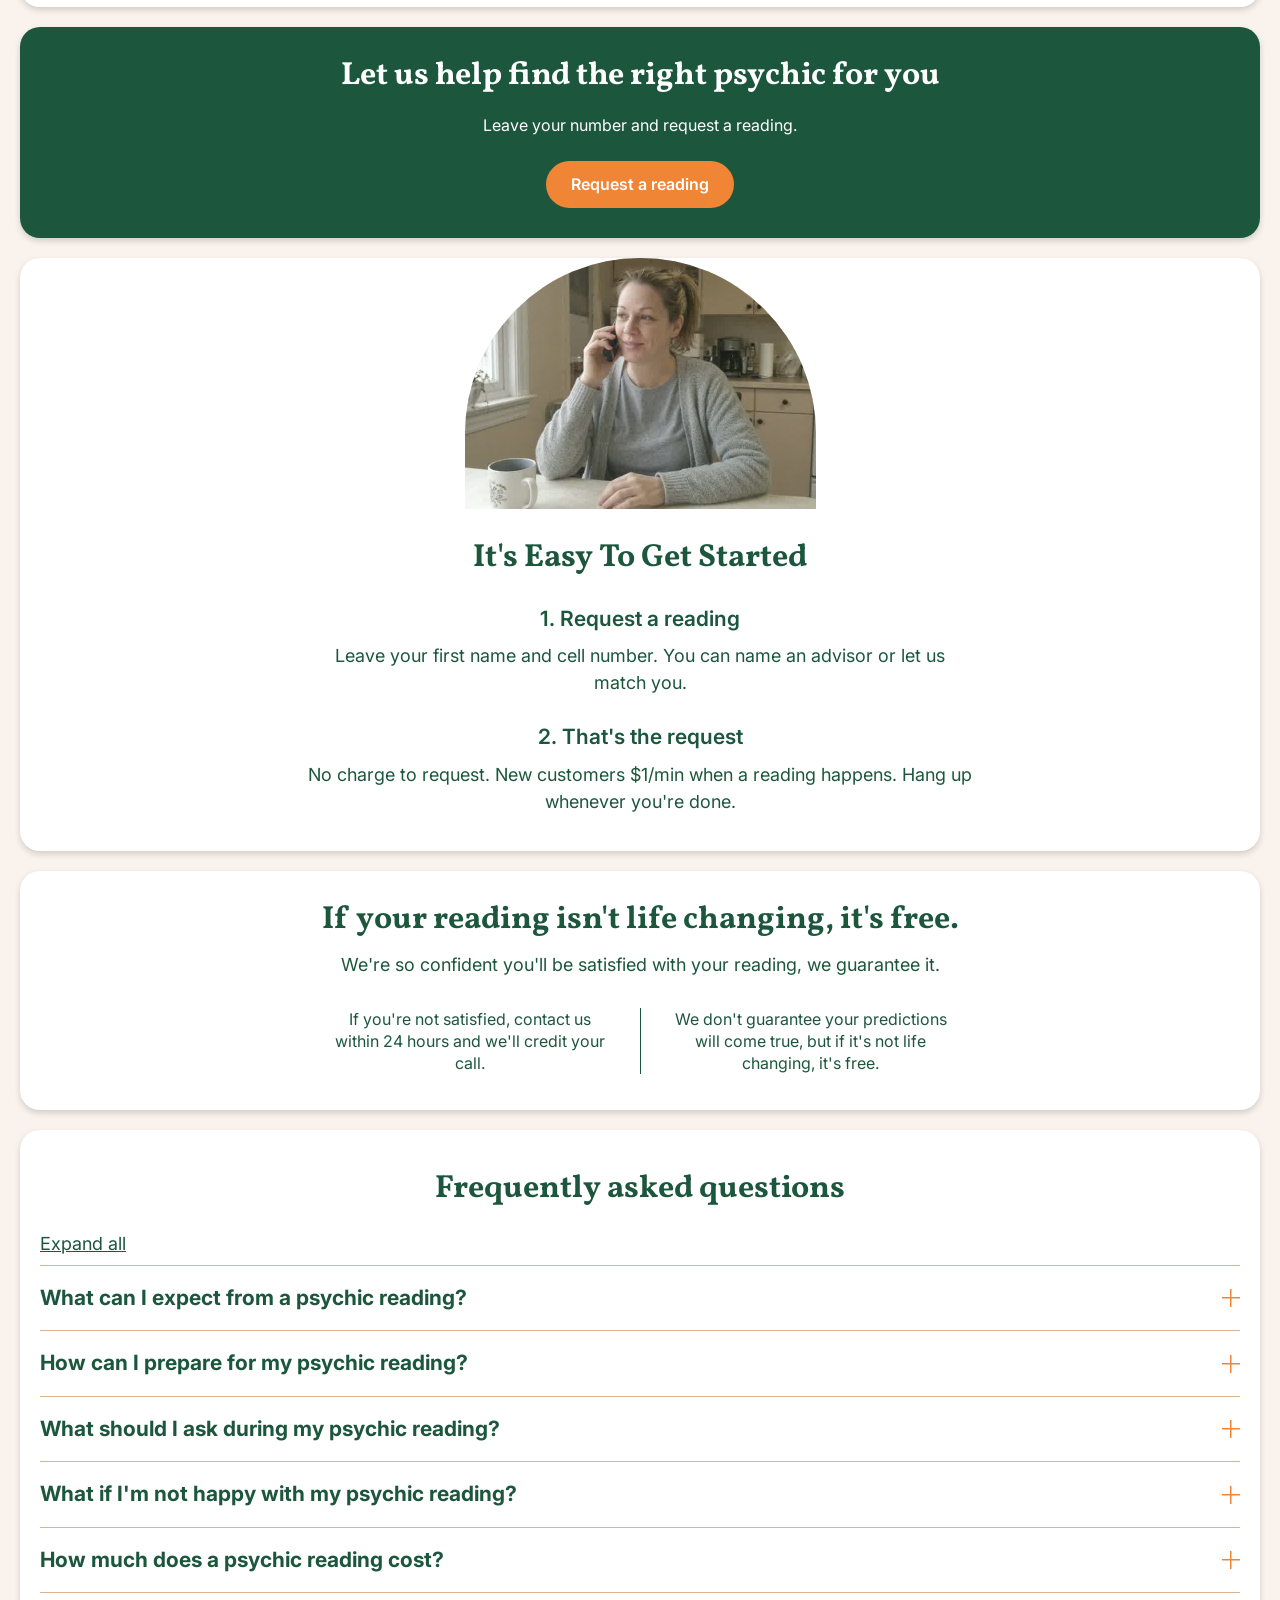
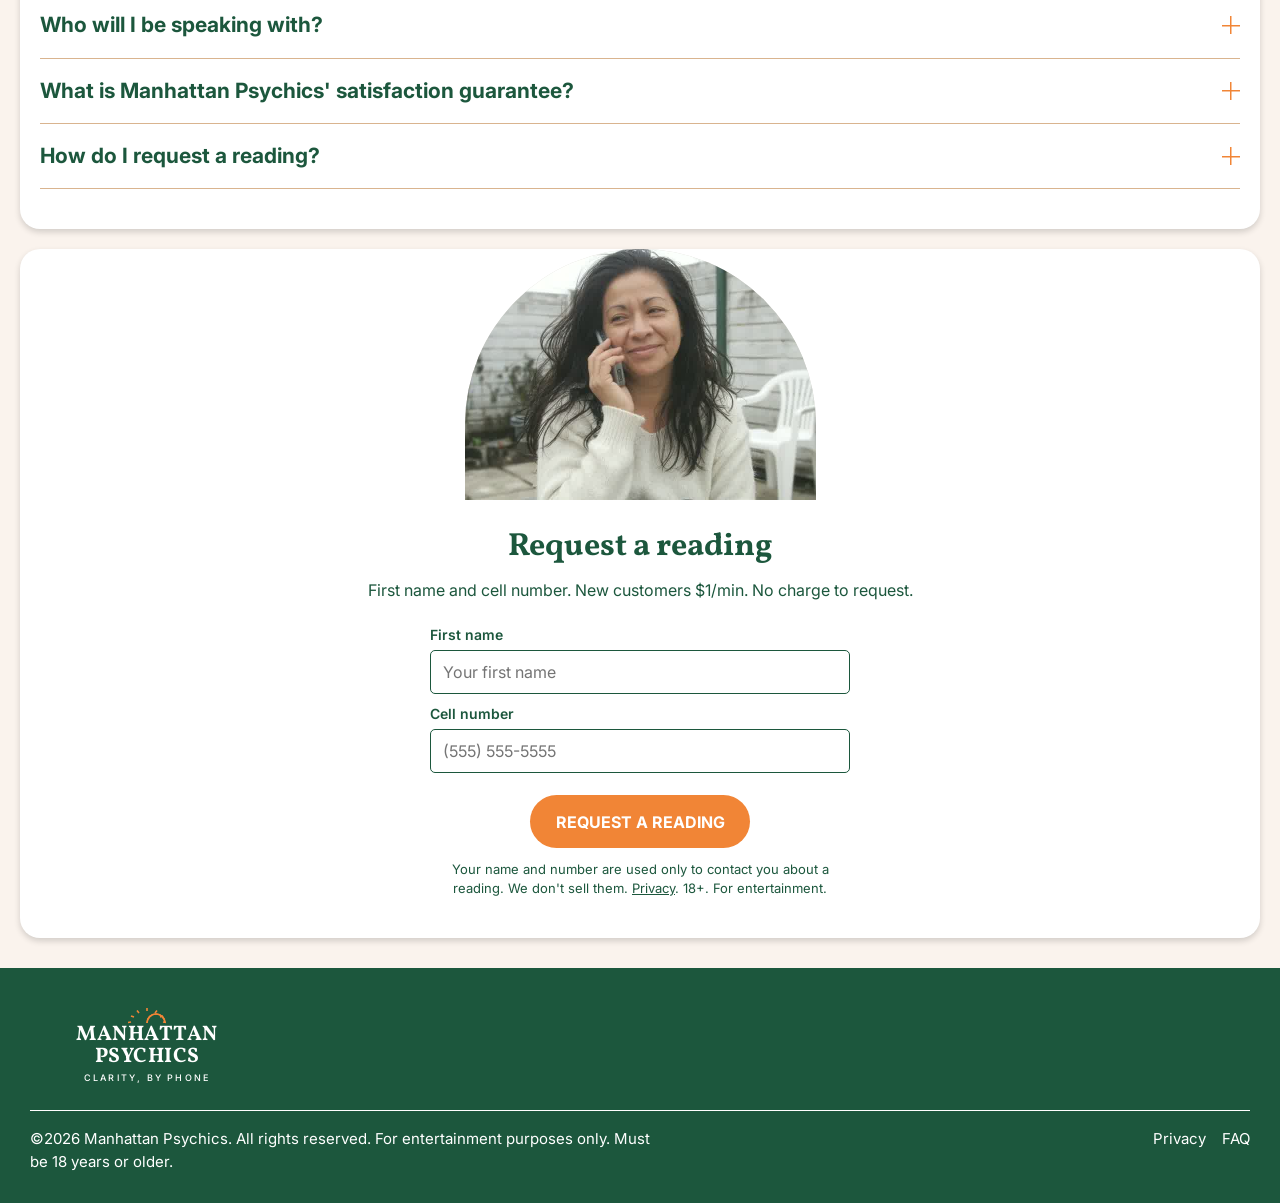
==== commit 42e67a8f: "Remove hero sub-offer line Co-Authored-By: Claude Fable 5.1 <noreply@anthropic.com>" ====
--- a/index.html
+++ b/index.html
@@ -27,7 +27,6 @@
   <div class="in">
     <h1>Life-changing clarity from psychics who pick up</h1>
     <a class="ticket" href="#cb">Request a reading</a>
-    <div class="sub"><div>Life-changing<br>or it's FREE</div><div>Special offer<br>just $1/min</div></div>
   </div>
 </div>
 
--- a/style.css
+++ b/style.css
@@ -35,9 +35,6 @@
 #hero .in{position:absolute;left:max(40px,calc((100% - 1240px) / 2));top:70px;width:640px;z-index:2}
 #hero h1{font-size:53px;font-weight:800;line-height:1.28;color:var(--g)}
 #hero .ticket{margin-top:10px;width:280px;height:50px;font-size:16px}
-#hero .sub{display:flex;margin-top:20px;font-size:14px;line-height:17px;color:var(--g)}
-#hero .sub div{padding:0 14px;border-left:1px solid var(--g);text-align:center}
-#hero .sub div:first-child{border:0;padding-left:0;text-align:left}
 
 #stats{margin-top:-60px;position:relative;z-index:2;padding:40px;text-align:center}
 #stats .row{display:flex;justify-content:center;margin-top:30px}
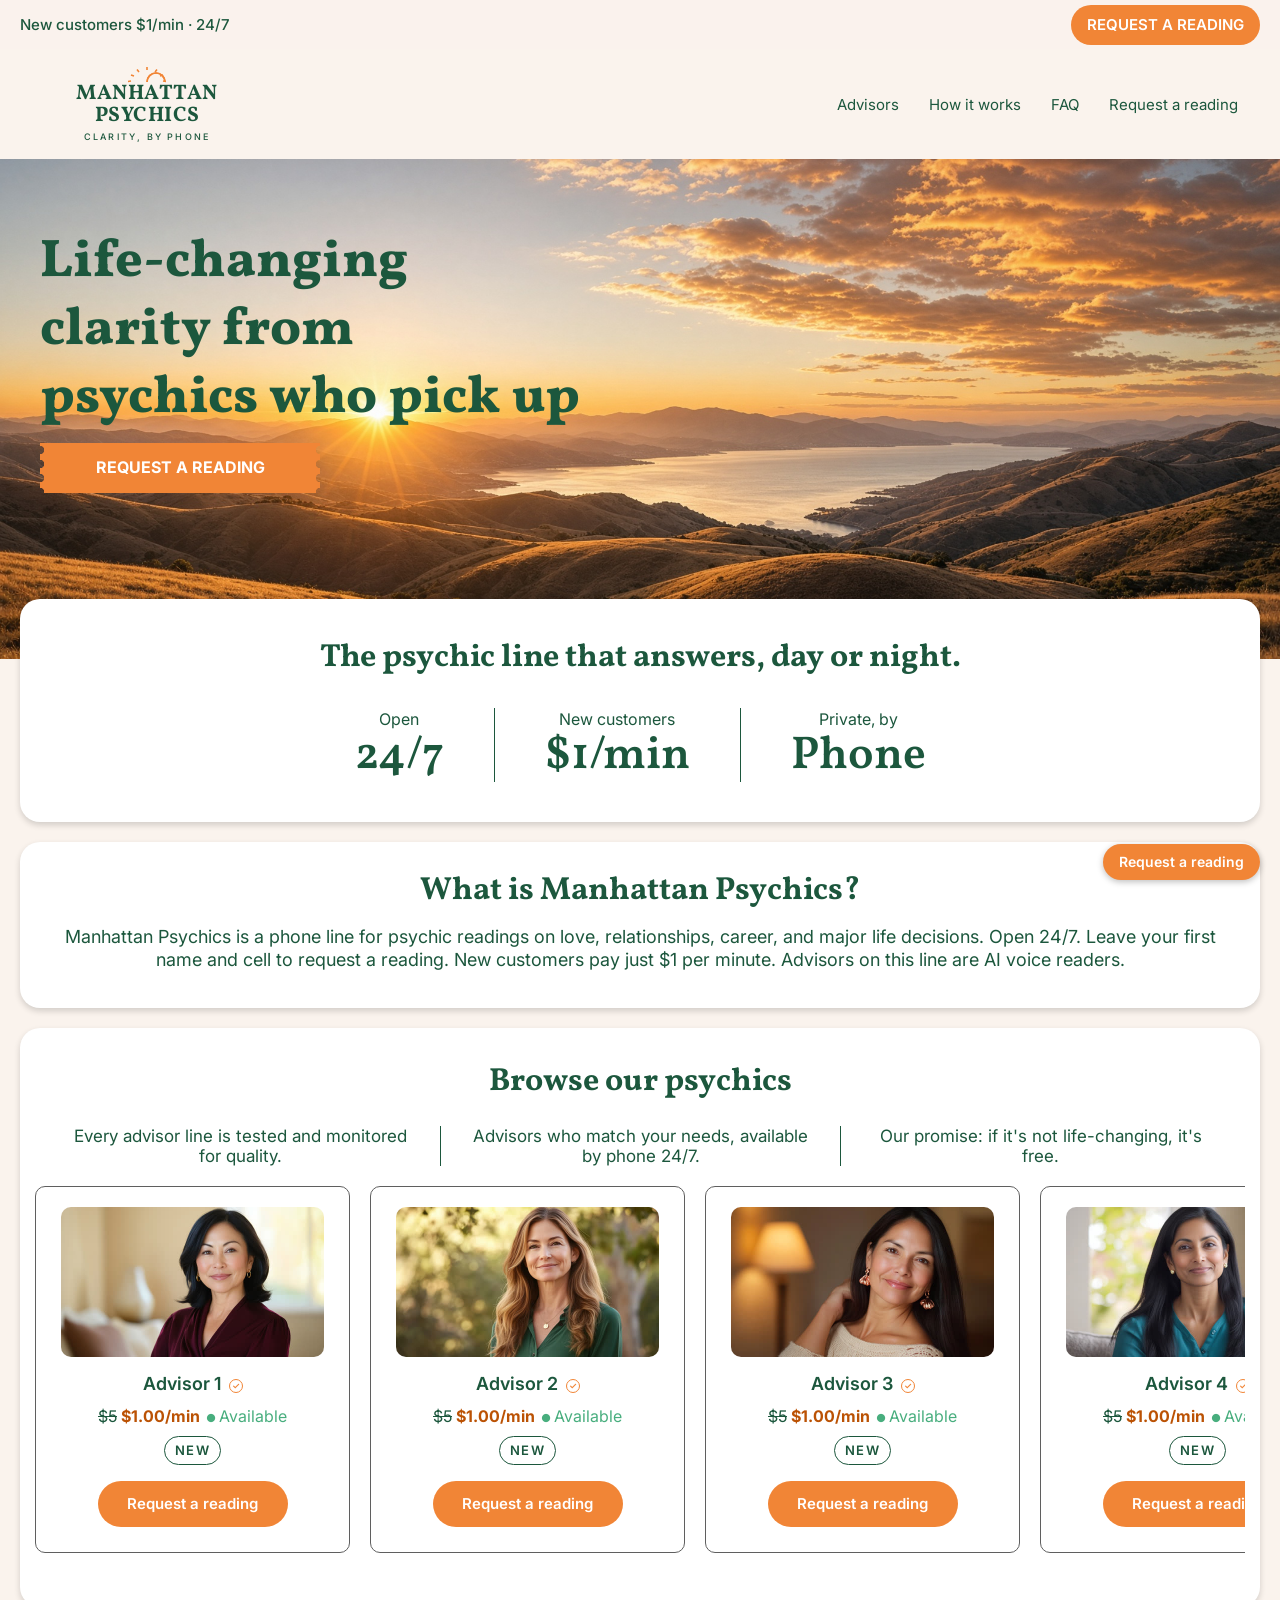
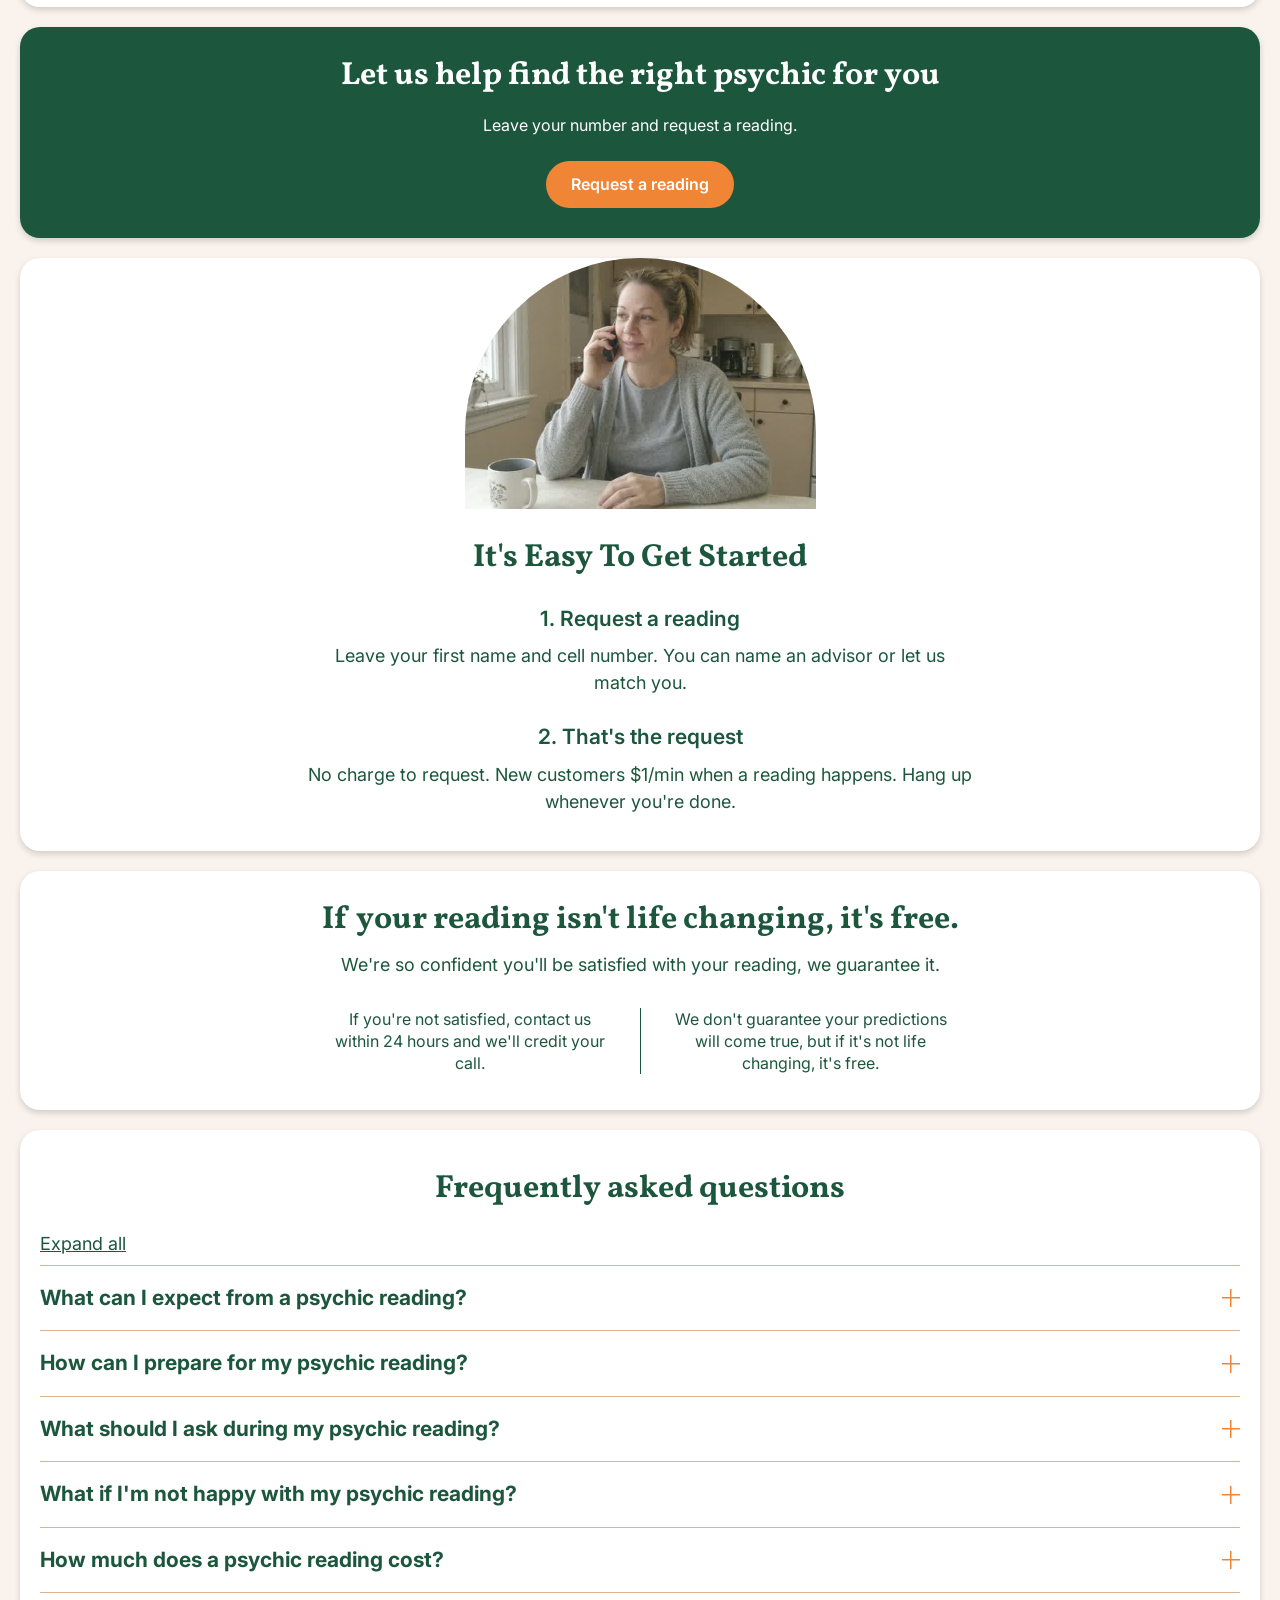
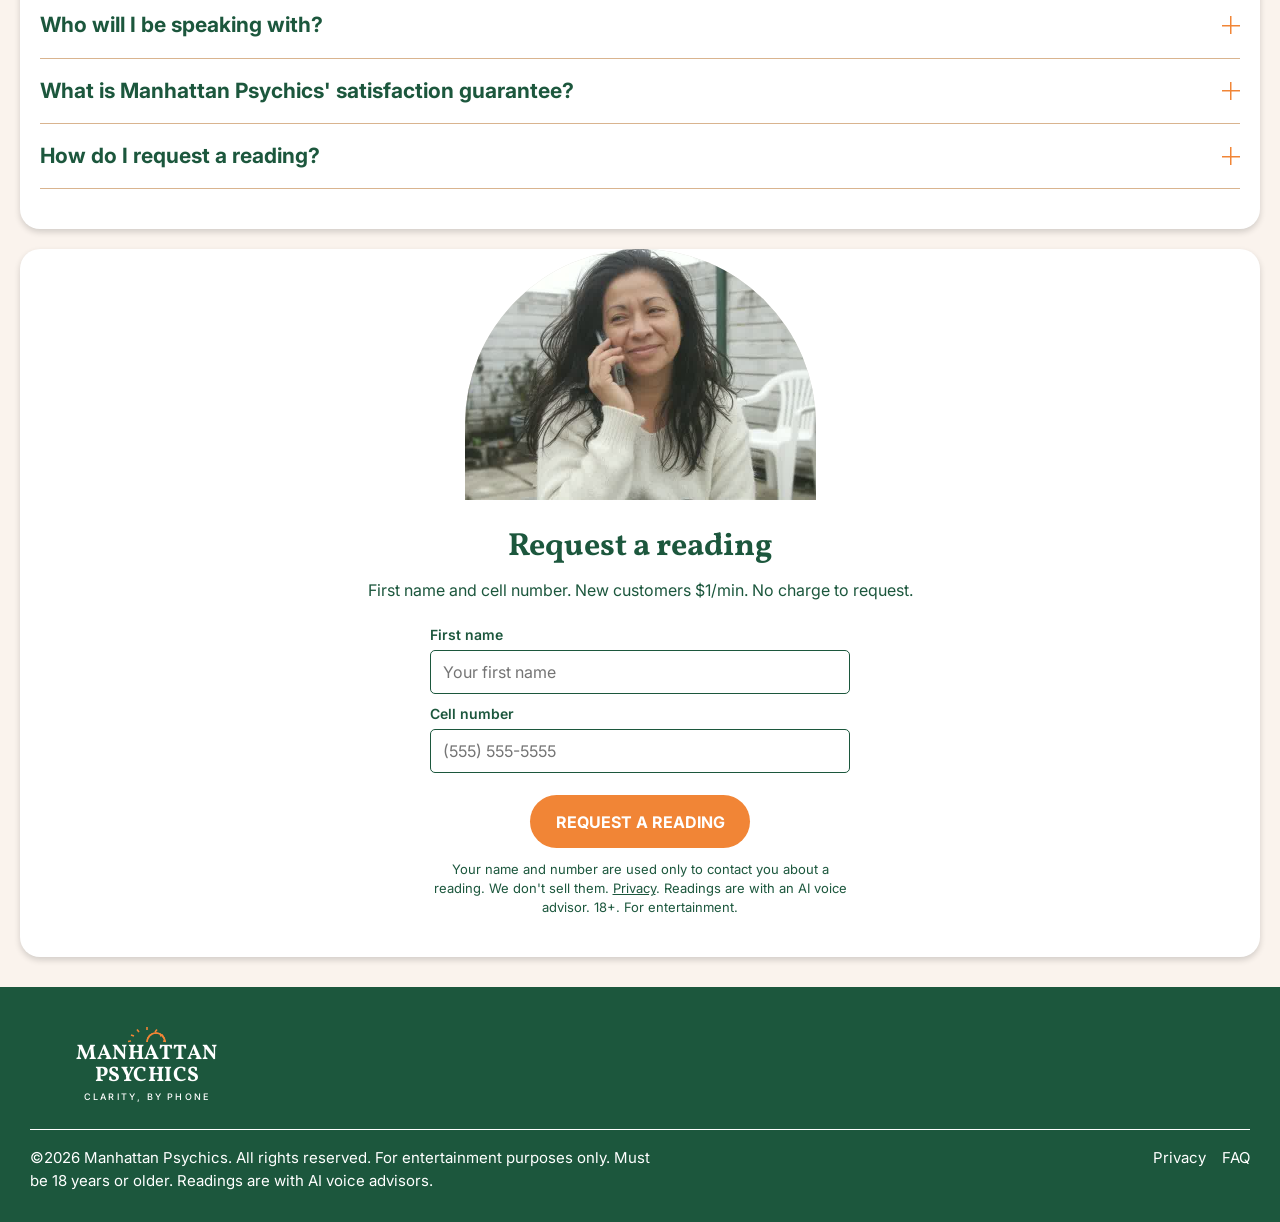
==== commit 46be717e: "Copy: small AI voice advisor label in form fine print, about, FAQ, footer, thank-you, privacy Co-Aut" ====
--- a/index.html
+++ b/index.html
@@ -42,7 +42,7 @@
 
 <div id="about" class="card">
   <h2>What is Manhattan Psychics?</h2>
-  <p>Manhattan Psychics is a phone line for psychic readings on love, relationships, career, and major life decisions. Open 24/7. Leave your first name and cell to request a reading. New customers pay just $1 per minute.</p>
+  <p>Manhattan Psychics is a phone line for psychic readings on love, relationships, career, and major life decisions. Open 24/7. Leave your first name and cell to request a reading. New customers pay just $1 per minute. Advisors on this line are AI voice readers.</p>
 </div>
 
 <div id="psy" class="card">
@@ -90,7 +90,7 @@
   <details><summary>What should I ask during my psychic reading?</summary><div class="a">Anything on your mind: an ex, a new relationship, a job, a move, family, money.</div></details>
   <details><summary>What if I'm not happy with my psychic reading?</summary><div class="a">Contact us within 24 hours and we'll credit the call. That's our Life-Changing or FREE Guarantee.</div></details>
   <details><summary>How much does a psychic reading cost?</summary><div class="a">New customers pay $1.00 per minute. You're billed by the minute, so you only pay for the time you use. Standard rates apply after your introductory call.</div></details>
-  <details><summary>Who will I be speaking with?</summary><div class="a">A professional psychic advisor. Your reading is private and never shared.</div></details>
+  <details><summary>Who will I be speaking with?</summary><div class="a">An AI voice advisor. Your reading is private and never shared.</div></details>
   <details><summary>What is Manhattan Psychics' satisfaction guarantee?</summary><div class="a">If your reading isn't life changing, it's free. Contact us within 24 hours of the call.</div></details>
   <details><summary>How do I request a reading?</summary><div class="a">Leave your first name and cell number. That's the request. No charge to request.</div></details>
 </div>
@@ -113,14 +113,14 @@
     <p class="picked" id="picked" hidden></p>
     <p class="err" id="form-err" hidden></p>
     <button class="pill" type="submit">Request a reading</button>
-    <p class="fine">Your name and number are used only to contact you about a reading. We don't sell them. <a href="privacy.html" style="color:inherit;text-decoration:underline">Privacy</a>. 18+. For entertainment.</p>
+    <p class="fine">Your name and number are used only to contact you about a reading. We don't sell them. <a href="privacy.html" style="color:inherit;text-decoration:underline">Privacy</a>. Readings are with an AI voice advisor. 18+. For entertainment.</p>
   </form>
 </div>
 </div>
 
 <footer><div class="in">
   <div class="flogo"><svg class="sun" viewBox="0 0 60 16" xmlns="http://www.w3.org/2000/svg"><g stroke="#f18536" stroke-width="1.6" fill="none"><path d="M30 15a9 9 0 0 1 18 0"/><path d="M30 15a9 9 0 0 0-18 0" transform="translate(18 0)"/><path d="M30 3V0M22 5l-2-2.5M38 5l2-2.5M17 9l-3-1M43 9l3-1M14 14l-3 .5M46 14l3 .5"/></g></svg><b>Manhattan Psychics</b><span>Clarity, by phone</span></div>
-  <div class="legal"><div class="l">&copy;2026 Manhattan Psychics. All rights reserved. For entertainment purposes only. Must be 18 years or older.</div><div class="r"><a href="privacy.html">Privacy</a><a href="#faq">FAQ</a></div></div>
+  <div class="legal"><div class="l">&copy;2026 Manhattan Psychics. All rights reserved. For entertainment purposes only. Must be 18 years or older. Readings are with AI voice advisors.</div><div class="r"><a href="privacy.html">Privacy</a><a href="#faq">FAQ</a></div></div>
 </div></footer>
 <a id="help" href="#cb">Request a reading</a>
 <div id="mbar"><div class="p"><b>Request a reading</b>New customers $1/min</div><a class="pill" href="#cb">Request</a></div>
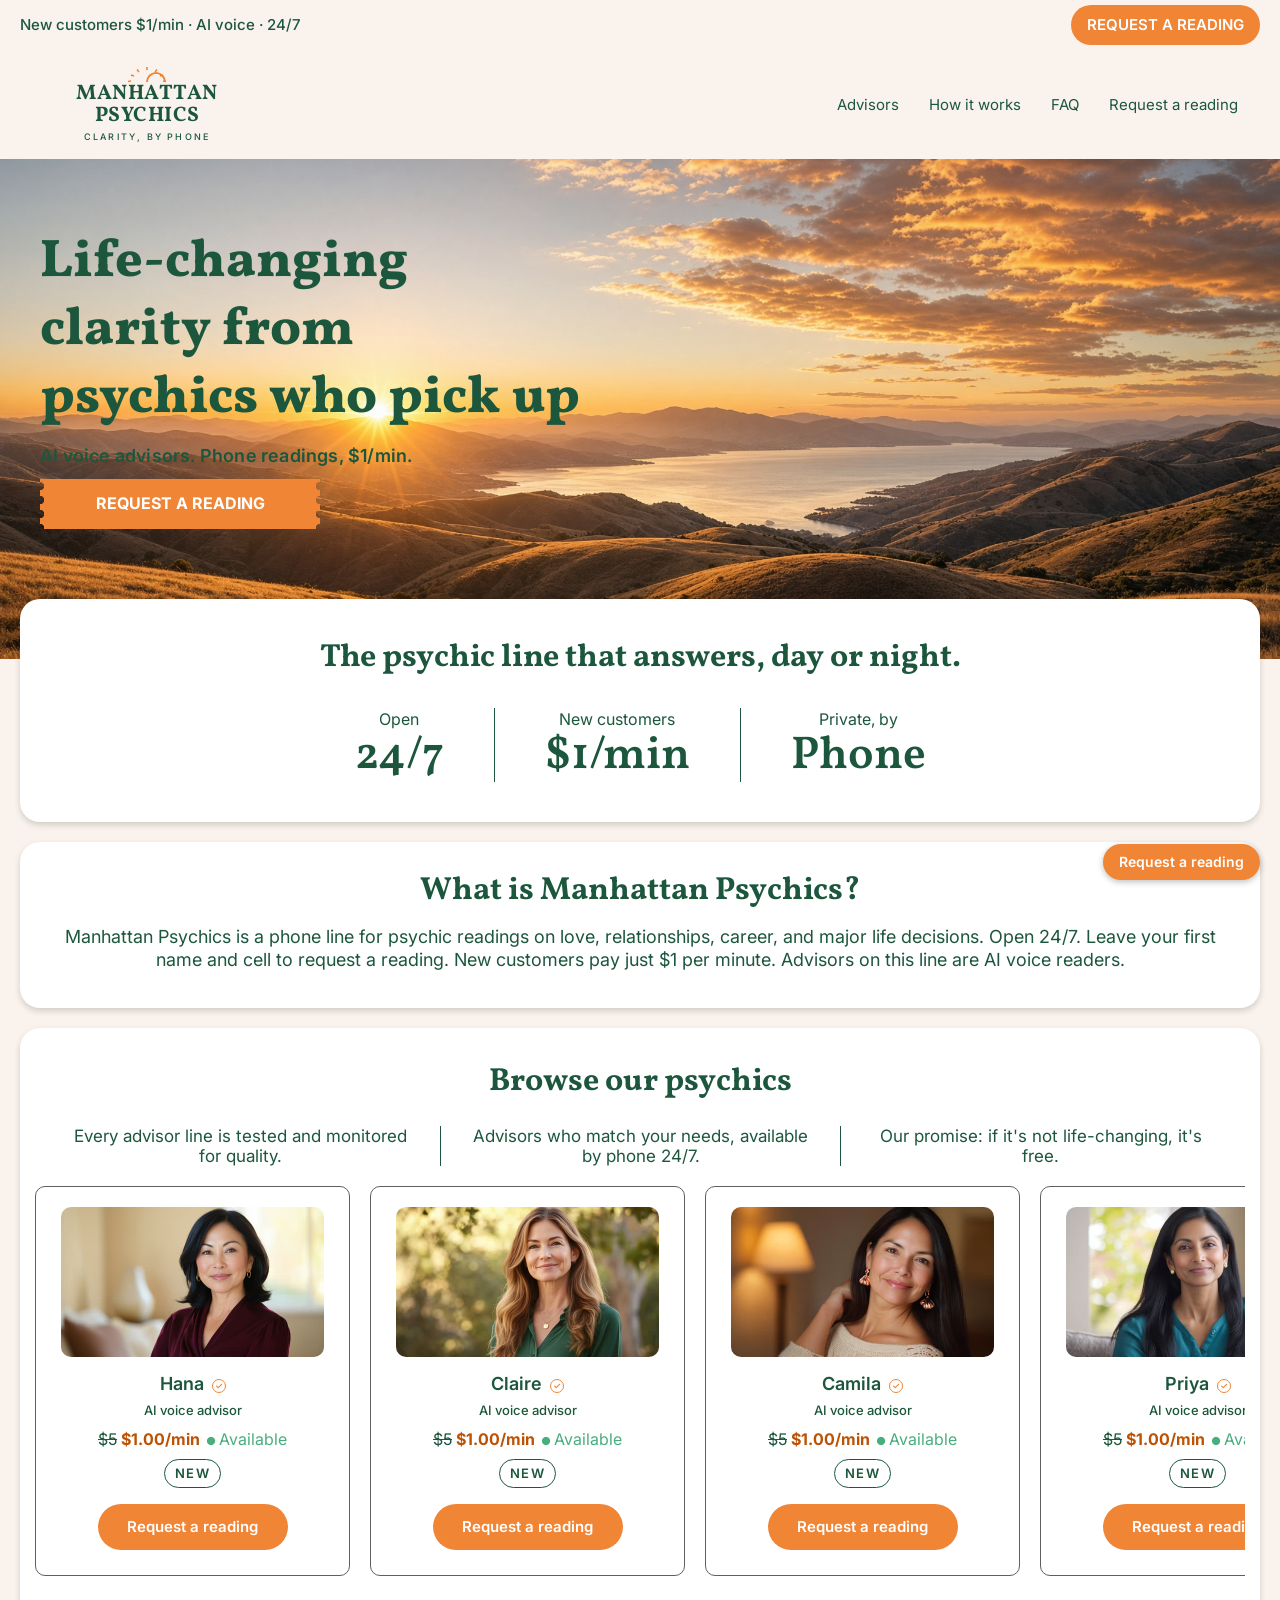
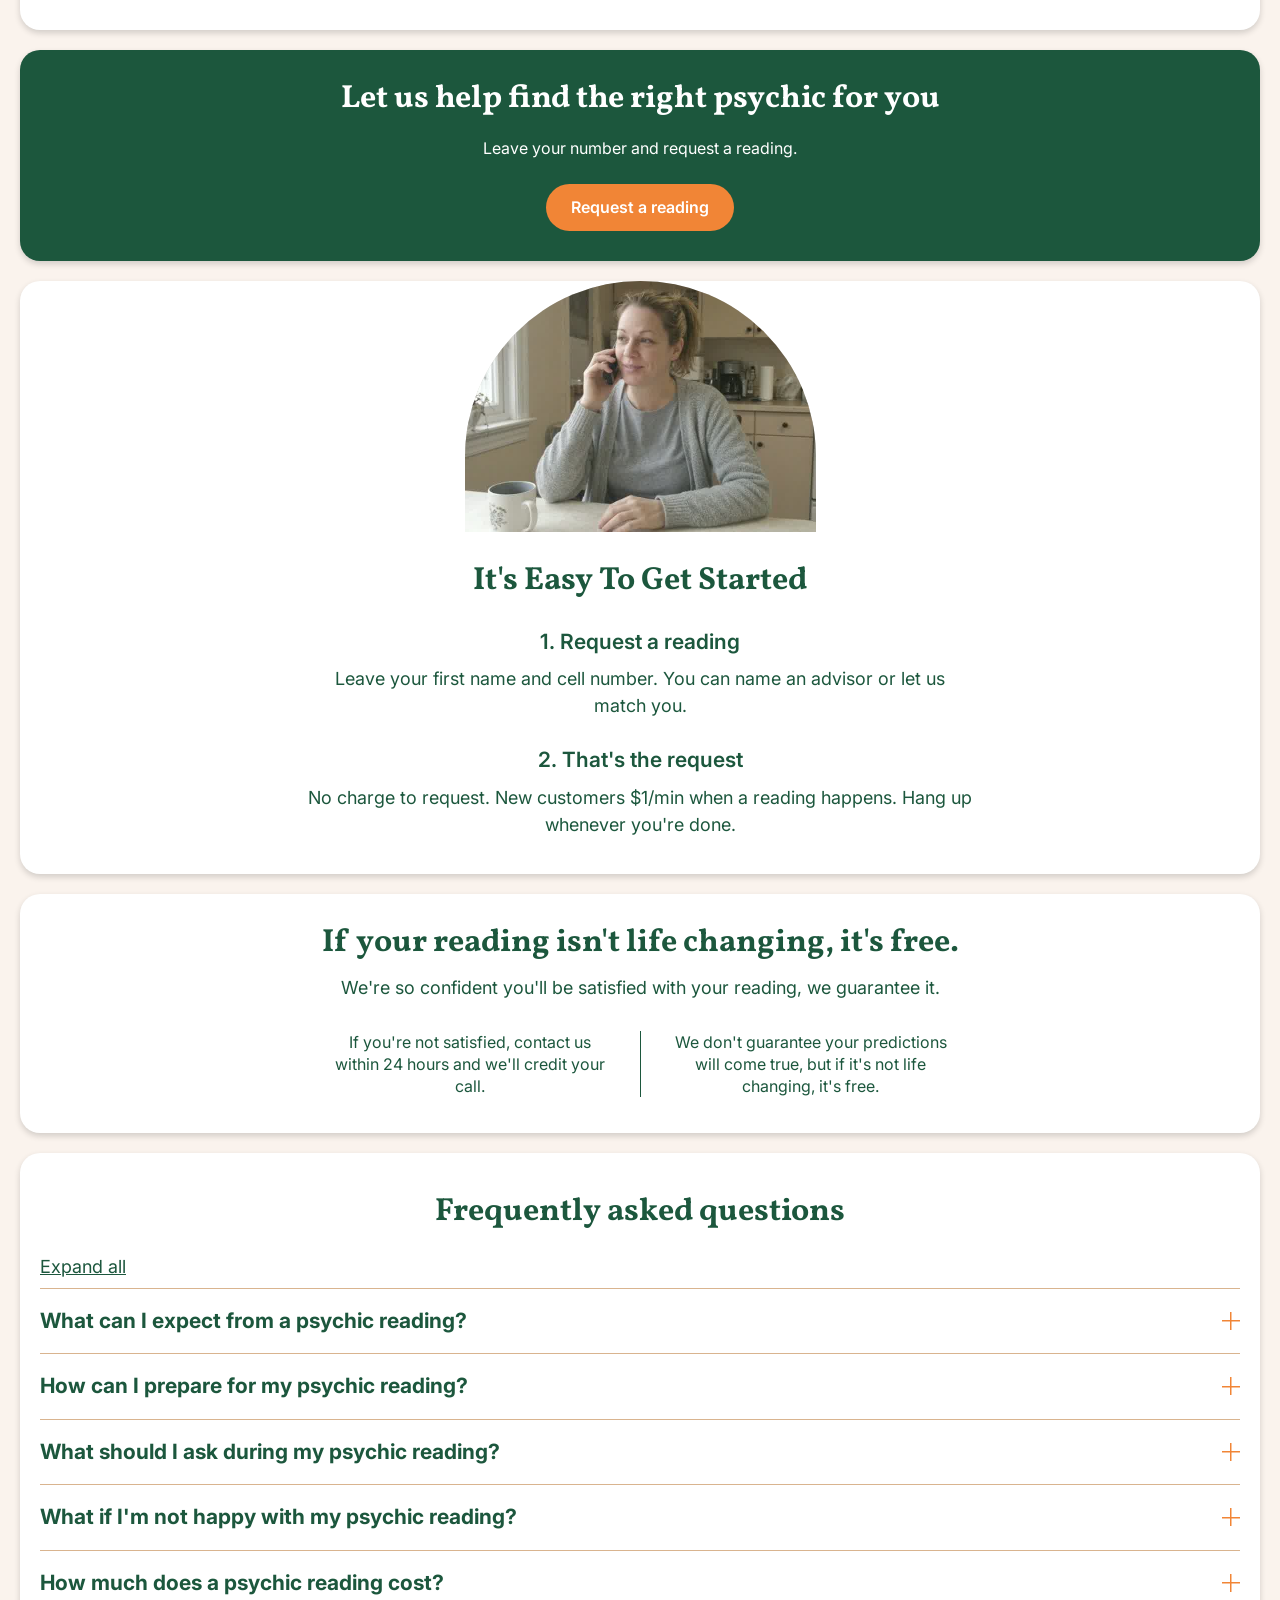
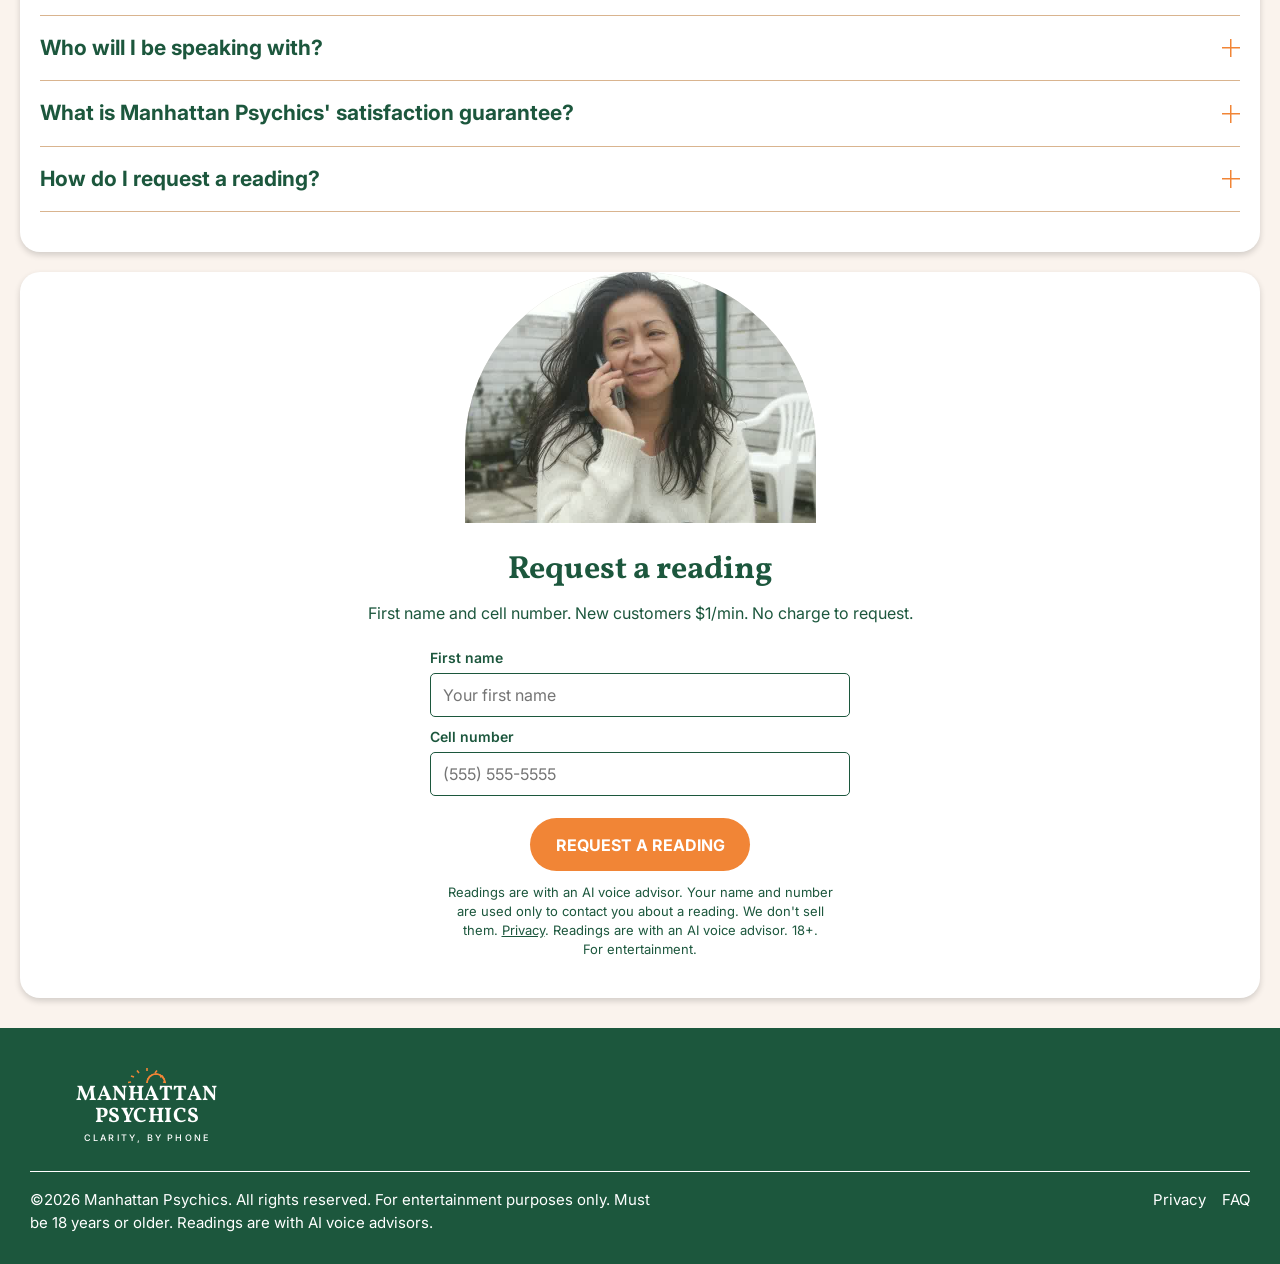
==== commit ed95c01d: "Name advisors; make AI label visible without squinting" ====
--- a/index.html
+++ b/index.html
@@ -14,7 +14,7 @@
 <body>
 <a id="top"></a>
 <div id="util"><div class="in">
-  <div class="offer">New customers $1/min · 24/7</div>
+  <div class="offer">New customers $1/min · AI voice · 24/7</div>
   <a class="gs" href="#cb">Request a reading</a>
 </div></div>
 <div id="hdr">
@@ -26,6 +26,7 @@
   <div class="photo"><img src="hero-wide.jpg" alt=""></div>
   <div class="in">
     <h1>Life-changing clarity from psychics who pick up</h1>
+    <p class="ai-note">AI voice advisors. Phone readings, $1/min.</p>
     <a class="ticket" href="#cb">Request a reading</a>
   </div>
 </div>
@@ -49,12 +50,12 @@
   <h2>Browse our psychics</h2>
   <div class="promises"><div>Every advisor line is tested and monitored for quality.</div><div>Advisors who match your needs, available by phone 24/7.</div><div>Our promise: if it's not life-changing, it's free.</div></div>
   <div class="slider">
-    <div class="pc"><div class="img"><img src="advisors/advisor-1.jpg" alt=""></div><div class="name">Advisor 1 <i>✓</i></div><div class="rate"><s>$5</s> <b>$1.00/min</b><span class="av">Available</span></div><div class="new">New</div><a class="btn" href="#cb" data-advisor="Advisor 1">Request a reading</a></div>
-    <div class="pc"><div class="img"><img src="advisors/advisor-2.jpg" alt=""></div><div class="name">Advisor 2 <i>✓</i></div><div class="rate"><s>$5</s> <b>$1.00/min</b><span class="av">Available</span></div><div class="new">New</div><a class="btn" href="#cb" data-advisor="Advisor 2">Request a reading</a></div>
-    <div class="pc"><div class="img"><img src="advisors/advisor-3.jpg" alt=""></div><div class="name">Advisor 3 <i>✓</i></div><div class="rate"><s>$5</s> <b>$1.00/min</b><span class="av">Available</span></div><div class="new">New</div><a class="btn" href="#cb" data-advisor="Advisor 3">Request a reading</a></div>
-    <div class="pc"><div class="img"><img src="advisors/advisor-4.jpg" alt=""></div><div class="name">Advisor 4 <i>✓</i></div><div class="rate"><s>$5</s> <b>$1.00/min</b><span class="av">Available</span></div><div class="new">New</div><a class="btn" href="#cb" data-advisor="Advisor 4">Request a reading</a></div>
-    <div class="pc"><div class="img"><img src="advisors/advisor-5.jpg" alt=""></div><div class="name">Advisor 5 <i>✓</i></div><div class="rate"><s>$5</s> <b>$1.00/min</b><span class="av">Available</span></div><div class="new">New</div><a class="btn" href="#cb" data-advisor="Advisor 5">Request a reading</a></div>
-    <div class="pc"><div class="img"><img src="advisors/advisor-6.jpg" alt=""></div><div class="name">Advisor 6 <i>✓</i></div><div class="rate"><s>$5</s> <b>$1.00/min</b><span class="av">Available</span></div><div class="new">New</div><a class="btn" href="#cb" data-advisor="Advisor 6">Request a reading</a></div>
+    <div class="pc"><div class="img"><img src="advisors/advisor-1.jpg" alt=""></div><div class="name">Hana <i>✓</i></div><div class="role">AI voice advisor</div><div class="rate"><s>$5</s> <b>$1.00/min</b><span class="av">Available</span></div><div class="new">New</div><a class="btn" href="#cb" data-advisor="Hana">Request a reading</a></div>
+    <div class="pc"><div class="img"><img src="advisors/advisor-2.jpg" alt=""></div><div class="name">Claire <i>✓</i></div><div class="role">AI voice advisor</div><div class="rate"><s>$5</s> <b>$1.00/min</b><span class="av">Available</span></div><div class="new">New</div><a class="btn" href="#cb" data-advisor="Claire">Request a reading</a></div>
+    <div class="pc"><div class="img"><img src="advisors/advisor-3.jpg" alt=""></div><div class="name">Camila <i>✓</i></div><div class="role">AI voice advisor</div><div class="rate"><s>$5</s> <b>$1.00/min</b><span class="av">Available</span></div><div class="new">New</div><a class="btn" href="#cb" data-advisor="Camila">Request a reading</a></div>
+    <div class="pc"><div class="img"><img src="advisors/advisor-4.jpg" alt=""></div><div class="name">Priya <i>✓</i></div><div class="role">AI voice advisor</div><div class="rate"><s>$5</s> <b>$1.00/min</b><span class="av">Available</span></div><div class="new">New</div><a class="btn" href="#cb" data-advisor="Priya">Request a reading</a></div>
+    <div class="pc"><div class="img"><img src="advisors/advisor-5.jpg" alt=""></div><div class="name">Ellen <i>✓</i></div><div class="role">AI voice advisor</div><div class="rate"><s>$5</s> <b>$1.00/min</b><span class="av">Available</span></div><div class="new">New</div><a class="btn" href="#cb" data-advisor="Ellen">Request a reading</a></div>
+    <div class="pc"><div class="img"><img src="advisors/advisor-6.jpg" alt=""></div><div class="name">David <i>✓</i></div><div class="role">AI voice advisor</div><div class="rate"><s>$5</s> <b>$1.00/min</b><span class="av">Available</span></div><div class="new">New</div><a class="btn" href="#cb" data-advisor="David">Request a reading</a></div>
   </div>
 </div>
 
@@ -113,7 +114,7 @@
     <p class="picked" id="picked" hidden></p>
     <p class="err" id="form-err" hidden></p>
     <button class="pill" type="submit">Request a reading</button>
-    <p class="fine">Your name and number are used only to contact you about a reading. We don't sell them. <a href="privacy.html" style="color:inherit;text-decoration:underline">Privacy</a>. Readings are with an AI voice advisor. 18+. For entertainment.</p>
+    <p class="fine">Readings are with an AI voice advisor. Your name and number are used only to contact you about a reading. We don't sell them. <a href="privacy.html" style="color:inherit;text-decoration:underline">Privacy</a>. Readings are with an AI voice advisor. 18+. For entertainment.</p>
   </form>
 </div>
 </div>
@@ -123,7 +124,7 @@
   <div class="legal"><div class="l">&copy;2026 Manhattan Psychics. All rights reserved. For entertainment purposes only. Must be 18 years or older. Readings are with AI voice advisors.</div><div class="r"><a href="privacy.html">Privacy</a><a href="#faq">FAQ</a></div></div>
 </div></footer>
 <a id="help" href="#cb">Request a reading</a>
-<div id="mbar"><div class="p"><b>Request a reading</b>New customers $1/min</div><a class="pill" href="#cb">Request</a></div>
+<div id="mbar"><div class="p"><b>Request a reading</b>New customers $1/min · AI voice</div><a class="pill" href="#cb">Request</a></div>
 <script>
 (function(){
   var form=document.getElementById('cbform');
--- a/style.css
+++ b/style.css
@@ -33,7 +33,7 @@
 #hero .photo{position:absolute;inset:0;width:100%;height:100%;overflow:hidden}
 #hero .photo img{width:100%;height:100%;object-fit:cover;object-position:center center;display:block}
 #hero .in{position:absolute;left:max(40px,calc((100% - 1240px) / 2));top:70px;width:640px;z-index:2}
-#hero h1{font-size:53px;font-weight:800;line-height:1.28;color:var(--g)}
+#hero h1{font-size:53px;font-weight:800;line-height:1.28;color:var(--g)}#hero .ai-note{margin-top:10px;font-size:18px;font-weight:600;color:var(--g);letter-spacing:.2px}
 #hero .ticket{margin-top:10px;width:280px;height:50px;font-size:16px}
 
 #stats{margin-top:-60px;position:relative;z-index:2;padding:40px;text-align:center}
@@ -56,7 +56,7 @@
 .pc{flex:0 0 315px;width:315px;border:1px solid var(--bd);border-radius:10px;padding:20px 20px 25px;text-align:center;background:#fff}
 .pc .img{width:263px;height:150px;border-radius:10px;background:#e4e6eb;overflow:hidden;margin:0 auto}.pc .img img{width:100%;height:100%;object-fit:cover;display:block}
 .pc .name{font-size:18px;font-weight:600;color:var(--g);margin-top:14px}
-.pc .name i{display:inline-block;width:14px;height:14px;border:1.5px solid var(--o);border-radius:50%;font-style:normal;font-size:9px;line-height:11px;color:var(--o);margin-left:4px;vertical-align:1px}
+.pc .name i{display:inline-block;width:14px;height:14px;border:1.5px solid var(--o);border-radius:50%;font-style:normal;font-size:9px;line-height:11px;color:var(--o);margin-left:4px;vertical-align:1px}.pc .role{font-size:13px;color:var(--g);margin-top:4px;font-weight:500}
 .pc .rate{margin-top:8px;font-size:16px}
 .pc .rate s{color:var(--g)}
 .pc .rate b{color:var(--od);font-weight:700}
@@ -135,7 +135,7 @@
   #hero{height:380px;width:100%;margin-left:0}
   #hero .photo{display:block}
   #hero .in{left:20px;right:20px;top:36px;width:auto}
-  #hero h1{font-size:32px;line-height:40px}
+  #hero h1{font-size:32px;line-height:40px}#hero .ai-note{font-size:15px}
   #hero .ticket{width:240px}
   #stats{padding:30px 20px}
   #stats .row{flex-direction:column;gap:18px}
